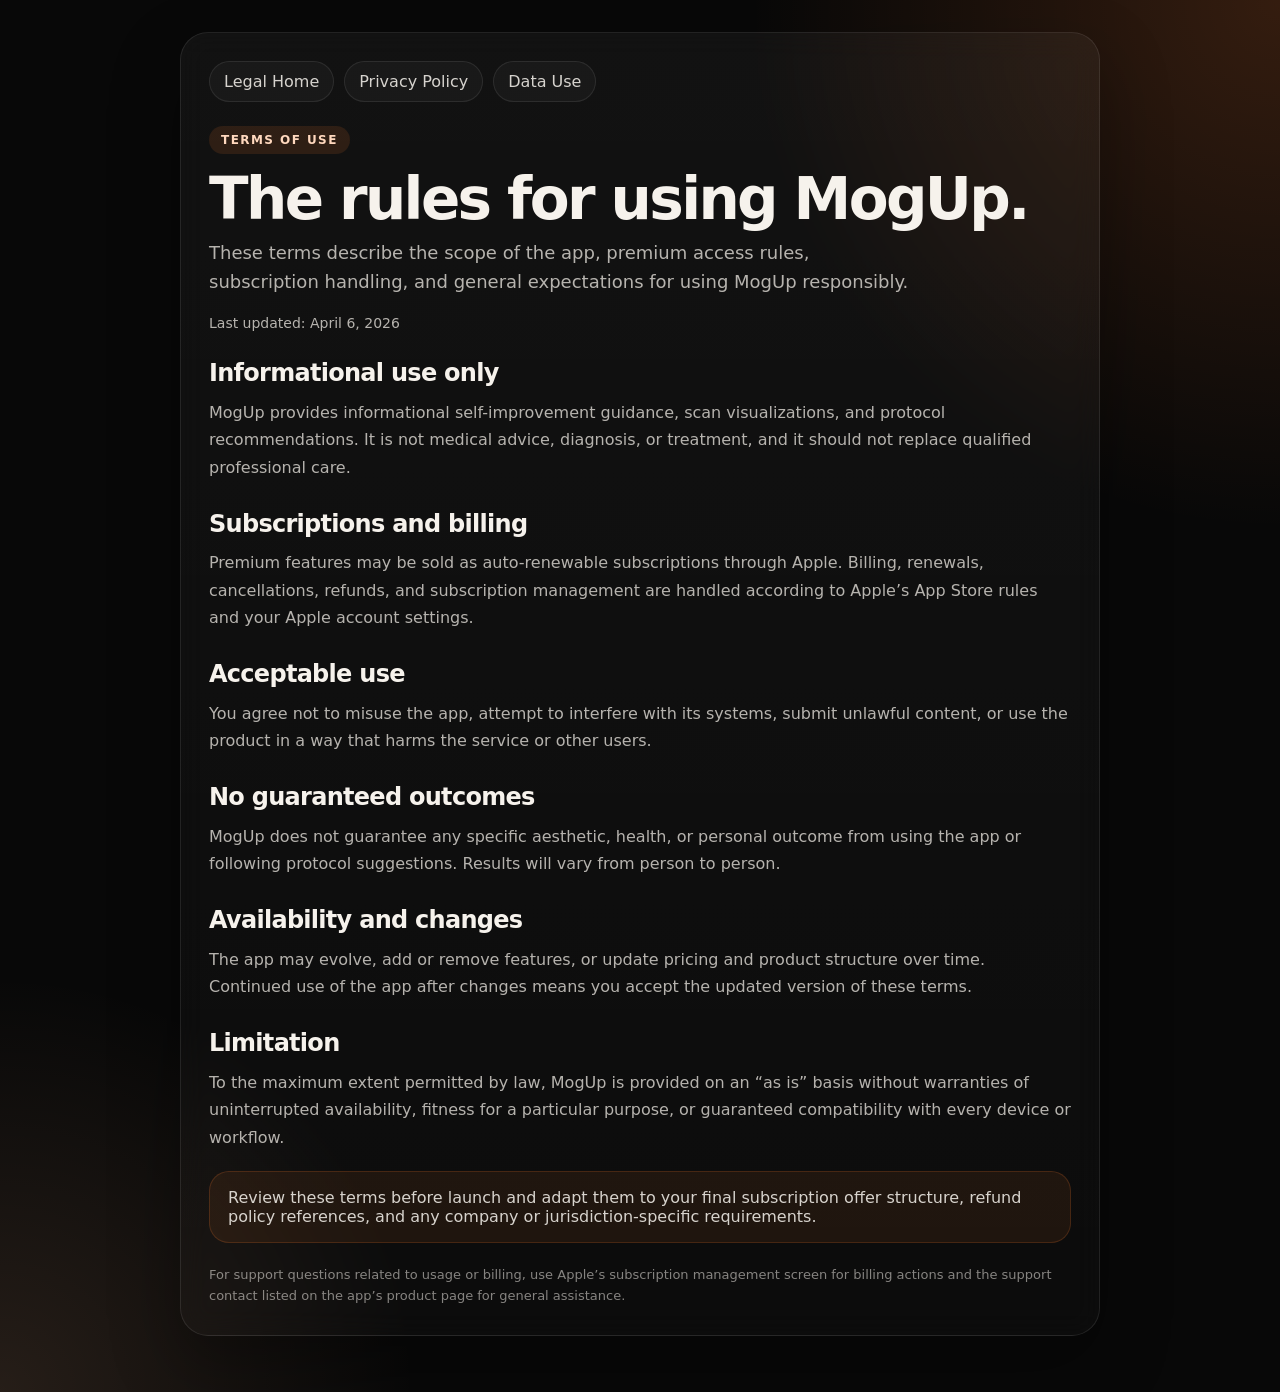
==== index.html @ 448c9bfe "Add files via upload" ====
<!doctype html>
<html lang="en">
  <head>
    <meta charset="utf-8">
    <meta name="viewport" content="width=device-width, initial-scale=1">
    <title>MogUp Terms of Use</title>
    <meta name="description" content="Terms of Use for MogUp.">
    <link rel="stylesheet" href="../styles.css">
  </head>
  <body>
    <main class="shell">
      <article class="article">
        <nav class="top-nav">
          <a href="../">Legal Home</a>
          <a href="../privacy/">Privacy Policy</a>
          <a href="../data-use/">Data Use</a>
        </nav>

        <div class="eyebrow">Terms of Use</div>
        <h1>The rules for using MogUp.</h1>
        <p class="lede">These terms describe the scope of the app, premium access rules, subscription handling, and general expectations for using MogUp responsibly.</p>
        <div class="meta">Last updated: April 6, 2026</div>

        <h2>Informational use only</h2>
        <p>MogUp provides informational self-improvement guidance, scan visualizations, and protocol recommendations. It is not medical advice, diagnosis, or treatment, and it should not replace qualified professional care.</p>

        <h2>Subscriptions and billing</h2>
        <p>Premium features may be sold as auto-renewable subscriptions through Apple. Billing, renewals, cancellations, refunds, and subscription management are handled according to Apple’s App Store rules and your Apple account settings.</p>

        <h2>Acceptable use</h2>
        <p>You agree not to misuse the app, attempt to interfere with its systems, submit unlawful content, or use the product in a way that harms the service or other users.</p>

        <h2>No guaranteed outcomes</h2>
        <p>MogUp does not guarantee any specific aesthetic, health, or personal outcome from using the app or following protocol suggestions. Results will vary from person to person.</p>

        <h2>Availability and changes</h2>
        <p>The app may evolve, add or remove features, or update pricing and product structure over time. Continued use of the app after changes means you accept the updated version of these terms.</p>

        <h2>Limitation</h2>
        <p>To the maximum extent permitted by law, MogUp is provided on an “as is” basis without warranties of uninterrupted availability, fitness for a particular purpose, or guaranteed compatibility with every device or workflow.</p>

        <div class="callout">
          Review these terms before launch and adapt them to your final subscription offer structure, refund policy references, and any company or jurisdiction-specific requirements.
        </div>

        <div class="footer">For support questions related to usage or billing, use Apple’s subscription management screen for billing actions and the support contact listed on the app’s product page for general assistance.</div>
      </article>
    </main>
  </body>
</html>
---- styles.css ----
:root {
  color-scheme: dark;
  --bg: #080808;
  --bg-soft: #121212;
  --card: rgba(255, 255, 255, 0.05);
  --border: rgba(255, 255, 255, 0.09);
  --text: #f6f2ec;
  --muted: rgba(246, 242, 236, 0.72);
  --muted-strong: rgba(246, 242, 236, 0.86);
  --accent: #ff7a2f;
  --accent-soft: #ffd8be;
  --shadow: 0 28px 70px rgba(0, 0, 0, 0.32);
  --radius: 28px;
  --content-width: 920px;
}

* {
  box-sizing: border-box;
}

html,
body {
  margin: 0;
  min-height: 100%;
  background:
    radial-gradient(circle at top right, rgba(255, 122, 47, 0.18), transparent 28%),
    radial-gradient(circle at bottom left, rgba(255, 185, 138, 0.12), transparent 22%),
    var(--bg);
  color: var(--text);
  font-family: Inter, ui-sans-serif, system-ui, -apple-system, BlinkMacSystemFont, "Segoe UI", sans-serif;
}

a {
  color: inherit;
}

.shell {
  width: min(calc(100% - 32px), var(--content-width));
  margin: 0 auto;
  padding: 32px 0 56px;
}

.hero,
.article,
.card {
  background: linear-gradient(180deg, rgba(255, 255, 255, 0.045), rgba(255, 255, 255, 0.02));
  border: 1px solid var(--border);
  border-radius: var(--radius);
  box-shadow: var(--shadow);
  backdrop-filter: blur(14px);
}

.hero {
  padding: 28px;
  margin-bottom: 22px;
}

.eyebrow {
  display: inline-flex;
  align-items: center;
  gap: 8px;
  padding: 7px 12px;
  border-radius: 999px;
  background: rgba(255, 122, 47, 0.12);
  color: var(--accent-soft);
  font-size: 12px;
  font-weight: 700;
  letter-spacing: 0.12em;
  text-transform: uppercase;
}

h1 {
  margin: 18px 0 10px;
  font-size: clamp(36px, 5vw, 58px);
  line-height: 0.96;
  letter-spacing: -0.045em;
}

.hero p,
.lede {
  margin: 0;
  max-width: 700px;
  color: var(--muted);
  font-size: 18px;
  line-height: 1.65;
}

.meta {
  margin-top: 18px;
  color: var(--muted);
  font-size: 14px;
}

.card-grid {
  display: grid;
  grid-template-columns: repeat(auto-fit, minmax(240px, 1fr));
  gap: 16px;
}

.card {
  display: block;
  padding: 22px;
  text-decoration: none;
  transition: transform 160ms ease, border-color 160ms ease, background 160ms ease;
}

.card:hover {
  transform: translateY(-2px);
  border-color: rgba(255, 122, 47, 0.45);
  background: linear-gradient(180deg, rgba(255, 122, 47, 0.1), rgba(255, 255, 255, 0.03));
}

.card h2 {
  margin: 16px 0 10px;
  font-size: 24px;
  line-height: 1.05;
  letter-spacing: -0.03em;
}

.card p {
  margin: 0;
  color: var(--muted);
  line-height: 1.58;
}

.card-icon {
  width: 44px;
  height: 44px;
  display: grid;
  place-items: center;
  border-radius: 14px;
  background: rgba(255, 122, 47, 0.14);
  color: var(--accent);
  font-weight: 800;
}

.article {
  padding: 28px;
}

.top-nav {
  display: flex;
  flex-wrap: wrap;
  gap: 10px;
  margin-bottom: 24px;
}

.top-nav a {
  text-decoration: none;
  color: var(--muted-strong);
  border: 1px solid var(--border);
  border-radius: 999px;
  padding: 10px 14px;
  background: rgba(255, 255, 255, 0.03);
}

.top-nav a:hover {
  border-color: rgba(255, 122, 47, 0.45);
}

h2 {
  margin: 30px 0 12px;
  font-size: 24px;
  line-height: 1.08;
  letter-spacing: -0.03em;
}

ul {
  margin: 10px 0 0;
  padding-left: 20px;
  color: var(--muted);
  line-height: 1.7;
}

p {
  margin: 0 0 14px;
  color: var(--muted);
  line-height: 1.72;
}

.callout {
  margin-top: 20px;
  padding: 16px 18px;
  border-radius: 20px;
  background: rgba(255, 122, 47, 0.08);
  border: 1px solid rgba(255, 122, 47, 0.18);
  color: var(--muted-strong);
}

.footer {
  margin-top: 22px;
  color: rgba(246, 242, 236, 0.52);
  font-size: 13px;
  line-height: 1.6;
}

@media (max-width: 640px) {
  .shell {
    width: min(calc(100% - 24px), var(--content-width));
    padding-top: 20px;
    padding-bottom: 32px;
  }

  .hero,
  .article {
    padding: 20px;
    border-radius: 22px;
  }

  .hero p,
  .lede {
    font-size: 16px;
  }
}
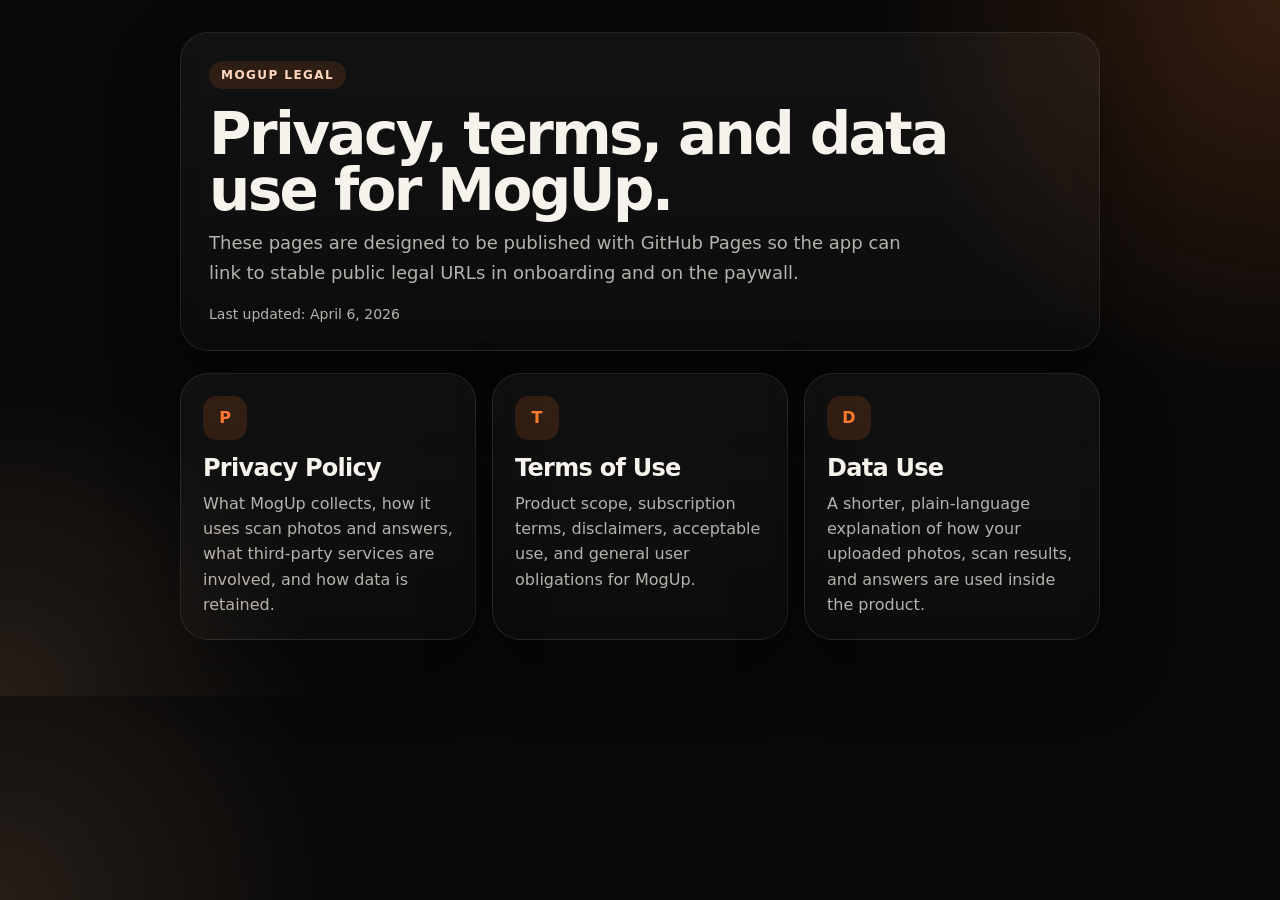
==== commit e5b36854: "Add files via upload" ====
--- a/index.html
+++ b/index.html
@@ -3,48 +3,38 @@
   <head>
     <meta charset="utf-8">
     <meta name="viewport" content="width=device-width, initial-scale=1">
-    <title>MogUp Terms of Use</title>
-    <meta name="description" content="Terms of Use for MogUp.">
-    <link rel="stylesheet" href="../styles.css">
+    <title>MogUp Legal</title>
+    <meta name="description" content="Legal documents for MogUp, including Privacy Policy, Terms of Use, and Data Use details.">
+    <link rel="stylesheet" href="styles.css">
   </head>
   <body>
     <main class="shell">
-      <article class="article">
-        <nav class="top-nav">
-          <a href="../">Legal Home</a>
-          <a href="../privacy/">Privacy Policy</a>
-          <a href="../data-use/">Data Use</a>
-        </nav>
+      <section class="hero">
+        <div class="eyebrow">MogUp Legal</div>
+        <h1>Privacy, terms, and data use for MogUp.</h1>
+        <p>These pages are designed to be published with GitHub Pages so the app can link to stable public legal URLs in onboarding and on the paywall.</p>
+        <div class="meta">Last updated: April 6, 2026</div>
+      </section>
 
-        <div class="eyebrow">Terms of Use</div>
-        <h1>The rules for using MogUp.</h1>
-        <p class="lede">These terms describe the scope of the app, premium access rules, subscription handling, and general expectations for using MogUp responsibly.</p>
-        <div class="meta">Last updated: April 6, 2026</div>
+      <section class="card-grid">
+        <a class="card" href="privacy/">
+          <div class="card-icon">P</div>
+          <h2>Privacy Policy</h2>
+          <p>What MogUp collects, how it uses scan photos and answers, what third-party services are involved, and how data is retained.</p>
+        </a>
 
-        <h2>Informational use only</h2>
-        <p>MogUp provides informational self-improvement guidance, scan visualizations, and protocol recommendations. It is not medical advice, diagnosis, or treatment, and it should not replace qualified professional care.</p>
+        <a class="card" href="terms/">
+          <div class="card-icon">T</div>
+          <h2>Terms of Use</h2>
+          <p>Product scope, subscription terms, disclaimers, acceptable use, and general user obligations for MogUp.</p>
+        </a>
 
-        <h2>Subscriptions and billing</h2>
-        <p>Premium features may be sold as auto-renewable subscriptions through Apple. Billing, renewals, cancellations, refunds, and subscription management are handled according to Apple’s App Store rules and your Apple account settings.</p>
-
-        <h2>Acceptable use</h2>
-        <p>You agree not to misuse the app, attempt to interfere with its systems, submit unlawful content, or use the product in a way that harms the service or other users.</p>
-
-        <h2>No guaranteed outcomes</h2>
-        <p>MogUp does not guarantee any specific aesthetic, health, or personal outcome from using the app or following protocol suggestions. Results will vary from person to person.</p>
-
-        <h2>Availability and changes</h2>
-        <p>The app may evolve, add or remove features, or update pricing and product structure over time. Continued use of the app after changes means you accept the updated version of these terms.</p>
-
-        <h2>Limitation</h2>
-        <p>To the maximum extent permitted by law, MogUp is provided on an “as is” basis without warranties of uninterrupted availability, fitness for a particular purpose, or guaranteed compatibility with every device or workflow.</p>
-
-        <div class="callout">
-          Review these terms before launch and adapt them to your final subscription offer structure, refund policy references, and any company or jurisdiction-specific requirements.
-        </div>
-
-        <div class="footer">For support questions related to usage or billing, use Apple’s subscription management screen for billing actions and the support contact listed on the app’s product page for general assistance.</div>
-      </article>
+        <a class="card" href="data-use/">
+          <div class="card-icon">D</div>
+          <h2>Data Use</h2>
+          <p>A shorter, plain-language explanation of how your uploaded photos, scan results, and answers are used inside the product.</p>
+        </a>
+      </section>
     </main>
   </body>
 </html>
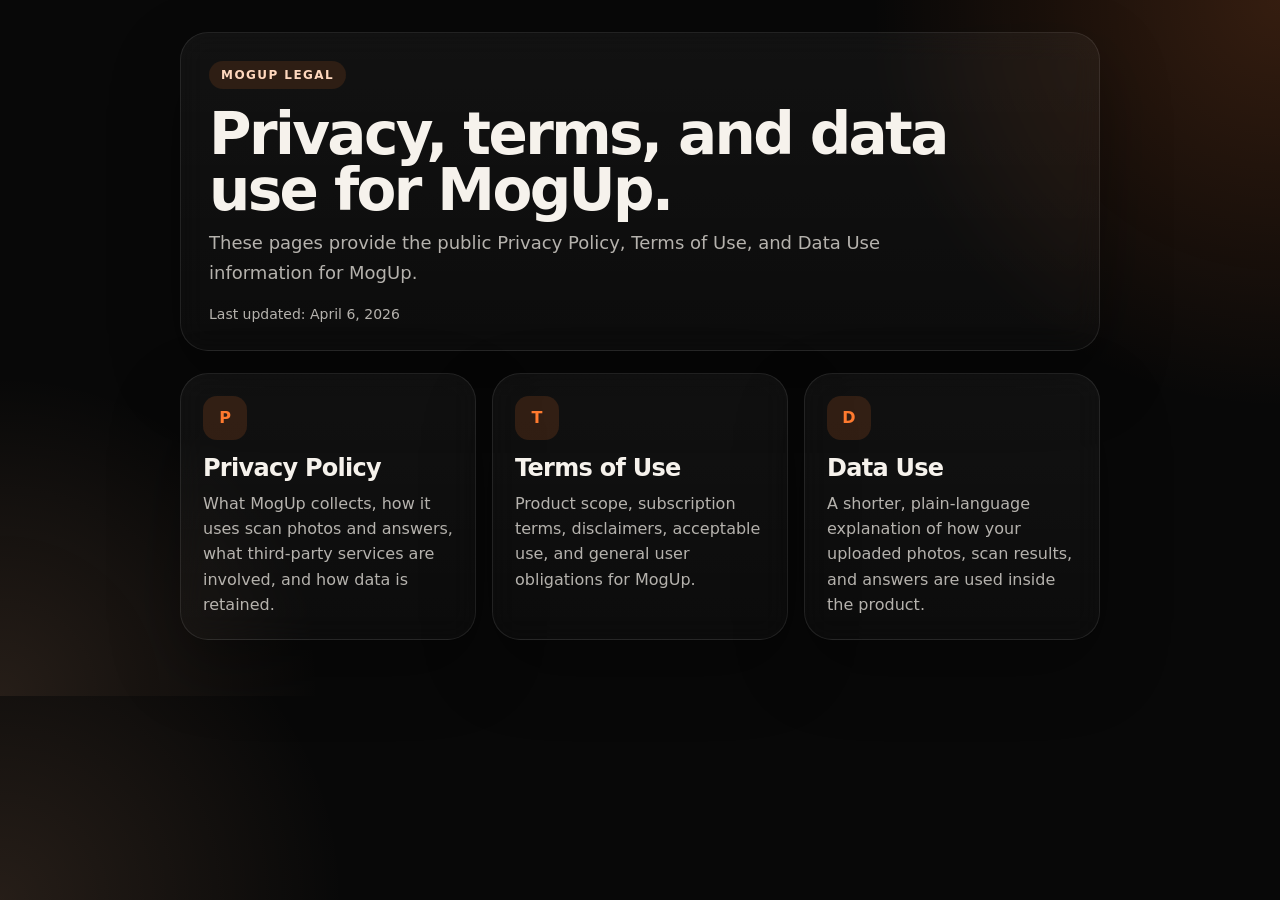
==== commit 55fd355a: "Add files via upload" ====
--- a/index.html
+++ b/index.html
@@ -12,7 +12,7 @@
       <section class="hero">
         <div class="eyebrow">MogUp Legal</div>
         <h1>Privacy, terms, and data use for MogUp.</h1>
-        <p>These pages are designed to be published with GitHub Pages so the app can link to stable public legal URLs in onboarding and on the paywall.</p>
+        <p>These pages provide the public Privacy Policy, Terms of Use, and Data Use information for MogUp.</p>
         <div class="meta">Last updated: April 6, 2026</div>
       </section>
 
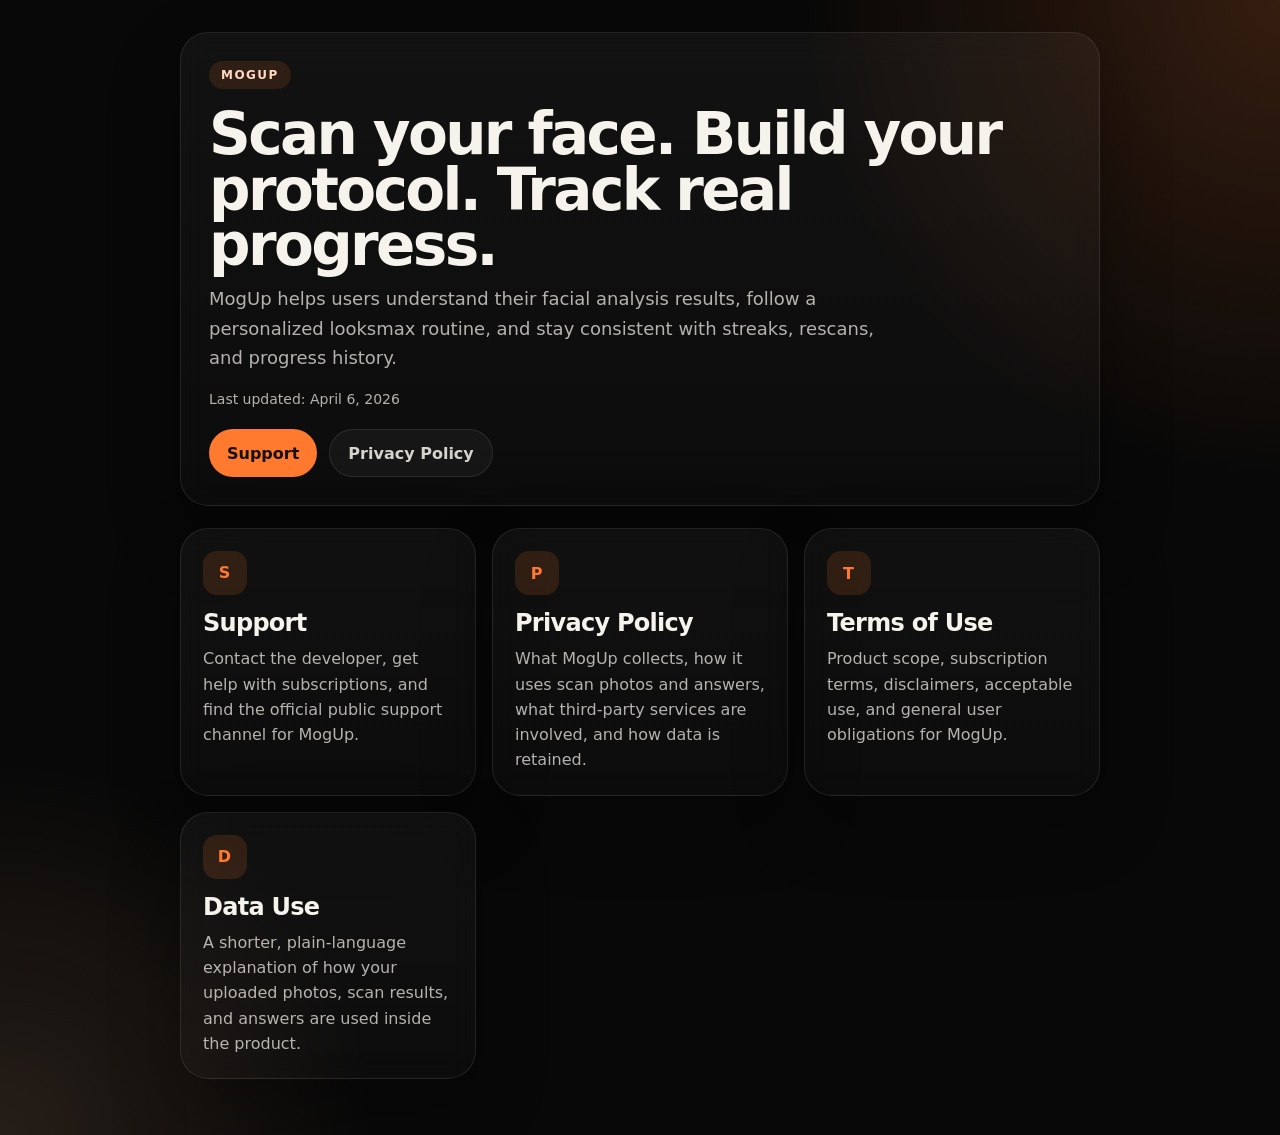
==== commit 20552d2a: "Add files via upload" ====
--- a/index.html
+++ b/index.html
@@ -3,20 +3,30 @@
   <head>
     <meta charset="utf-8">
     <meta name="viewport" content="width=device-width, initial-scale=1">
-    <title>MogUp Legal</title>
-    <meta name="description" content="Legal documents for MogUp, including Privacy Policy, Terms of Use, and Data Use details.">
+    <title>MogUp</title>
+    <meta name="description" content="MogUp is a facial analysis and progress-tracking app with personalized looksmax protocol guidance, streaks, and scan history.">
     <link rel="stylesheet" href="styles.css">
   </head>
   <body>
     <main class="shell">
       <section class="hero">
-        <div class="eyebrow">MogUp Legal</div>
-        <h1>Privacy, terms, and data use for MogUp.</h1>
-        <p>These pages provide the public Privacy Policy, Terms of Use, and Data Use information for MogUp.</p>
+        <div class="eyebrow">MogUp</div>
+        <h1>Scan your face. Build your protocol. Track real progress.</h1>
+        <p>MogUp helps users understand their facial analysis results, follow a personalized looksmax routine, and stay consistent with streaks, rescans, and progress history.</p>
         <div class="meta">Last updated: April 6, 2026</div>
+        <div class="hero-actions">
+          <a class="button-primary" href="support/">Support</a>
+          <a class="button-secondary" href="privacy/">Privacy Policy</a>
+        </div>
       </section>
 
       <section class="card-grid">
+        <a class="card" href="support/">
+          <div class="card-icon">S</div>
+          <h2>Support</h2>
+          <p>Contact the developer, get help with subscriptions, and find the official public support channel for MogUp.</p>
+        </a>
+
         <a class="card" href="privacy/">
           <div class="card-icon">P</div>
           <h2>Privacy Policy</h2>
--- a/styles.css
+++ b/styles.css
@@ -85,6 +85,42 @@
   line-height: 1.65;
 }
 
+.hero-actions {
+  display: flex;
+  flex-wrap: wrap;
+  gap: 12px;
+  margin-top: 22px;
+}
+
+.button-primary,
+.button-secondary {
+  display: inline-flex;
+  align-items: center;
+  justify-content: center;
+  min-height: 48px;
+  padding: 0 18px;
+  border-radius: 999px;
+  text-decoration: none;
+  font-weight: 700;
+  transition: transform 160ms ease, border-color 160ms ease, background 160ms ease;
+}
+
+.button-primary {
+  background: var(--accent);
+  color: #14110e;
+}
+
+.button-secondary {
+  border: 1px solid var(--border);
+  background: rgba(255, 255, 255, 0.04);
+  color: var(--muted-strong);
+}
+
+.button-primary:hover,
+.button-secondary:hover {
+  transform: translateY(-1px);
+}
+
 .meta {
   margin-top: 18px;
   color: var(--muted);
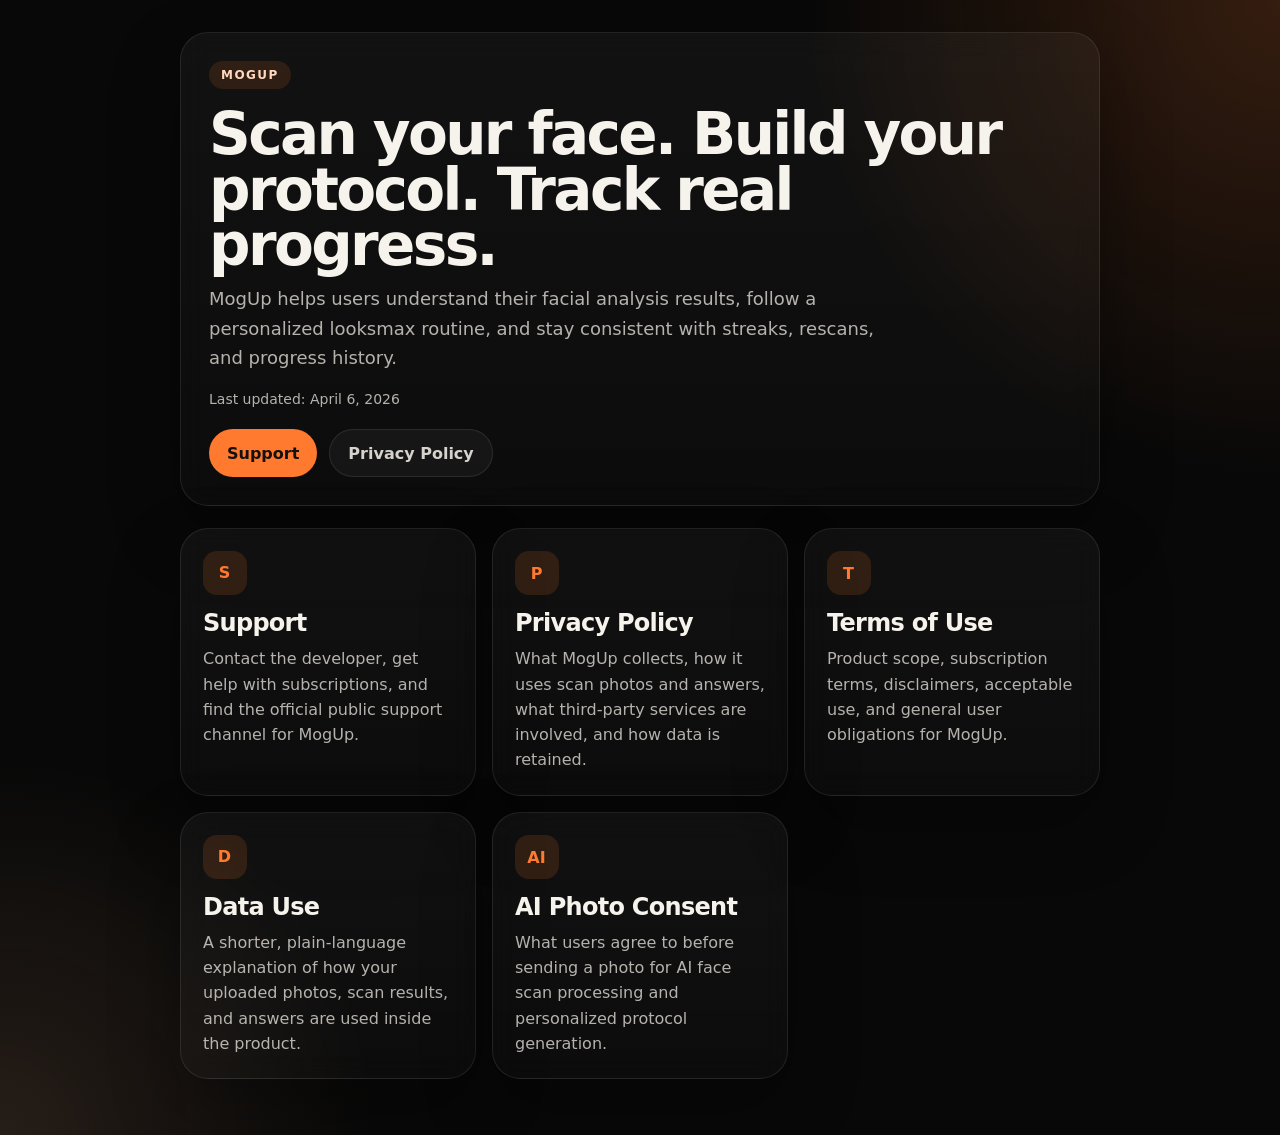
==== commit 71014983: "Publish AI photo consent page at site root" ====
--- a/index.html
+++ b/index.html
@@ -44,6 +44,12 @@
           <h2>Data Use</h2>
           <p>A shorter, plain-language explanation of how your uploaded photos, scan results, and answers are used inside the product.</p>
         </a>
+
+        <a class="card" href="ai-photo-consent/">
+          <div class="card-icon">AI</div>
+          <h2>AI Photo Consent</h2>
+          <p>What users agree to before sending a photo for AI face scan processing and personalized protocol generation.</p>
+        </a>
       </section>
     </main>
   </body>
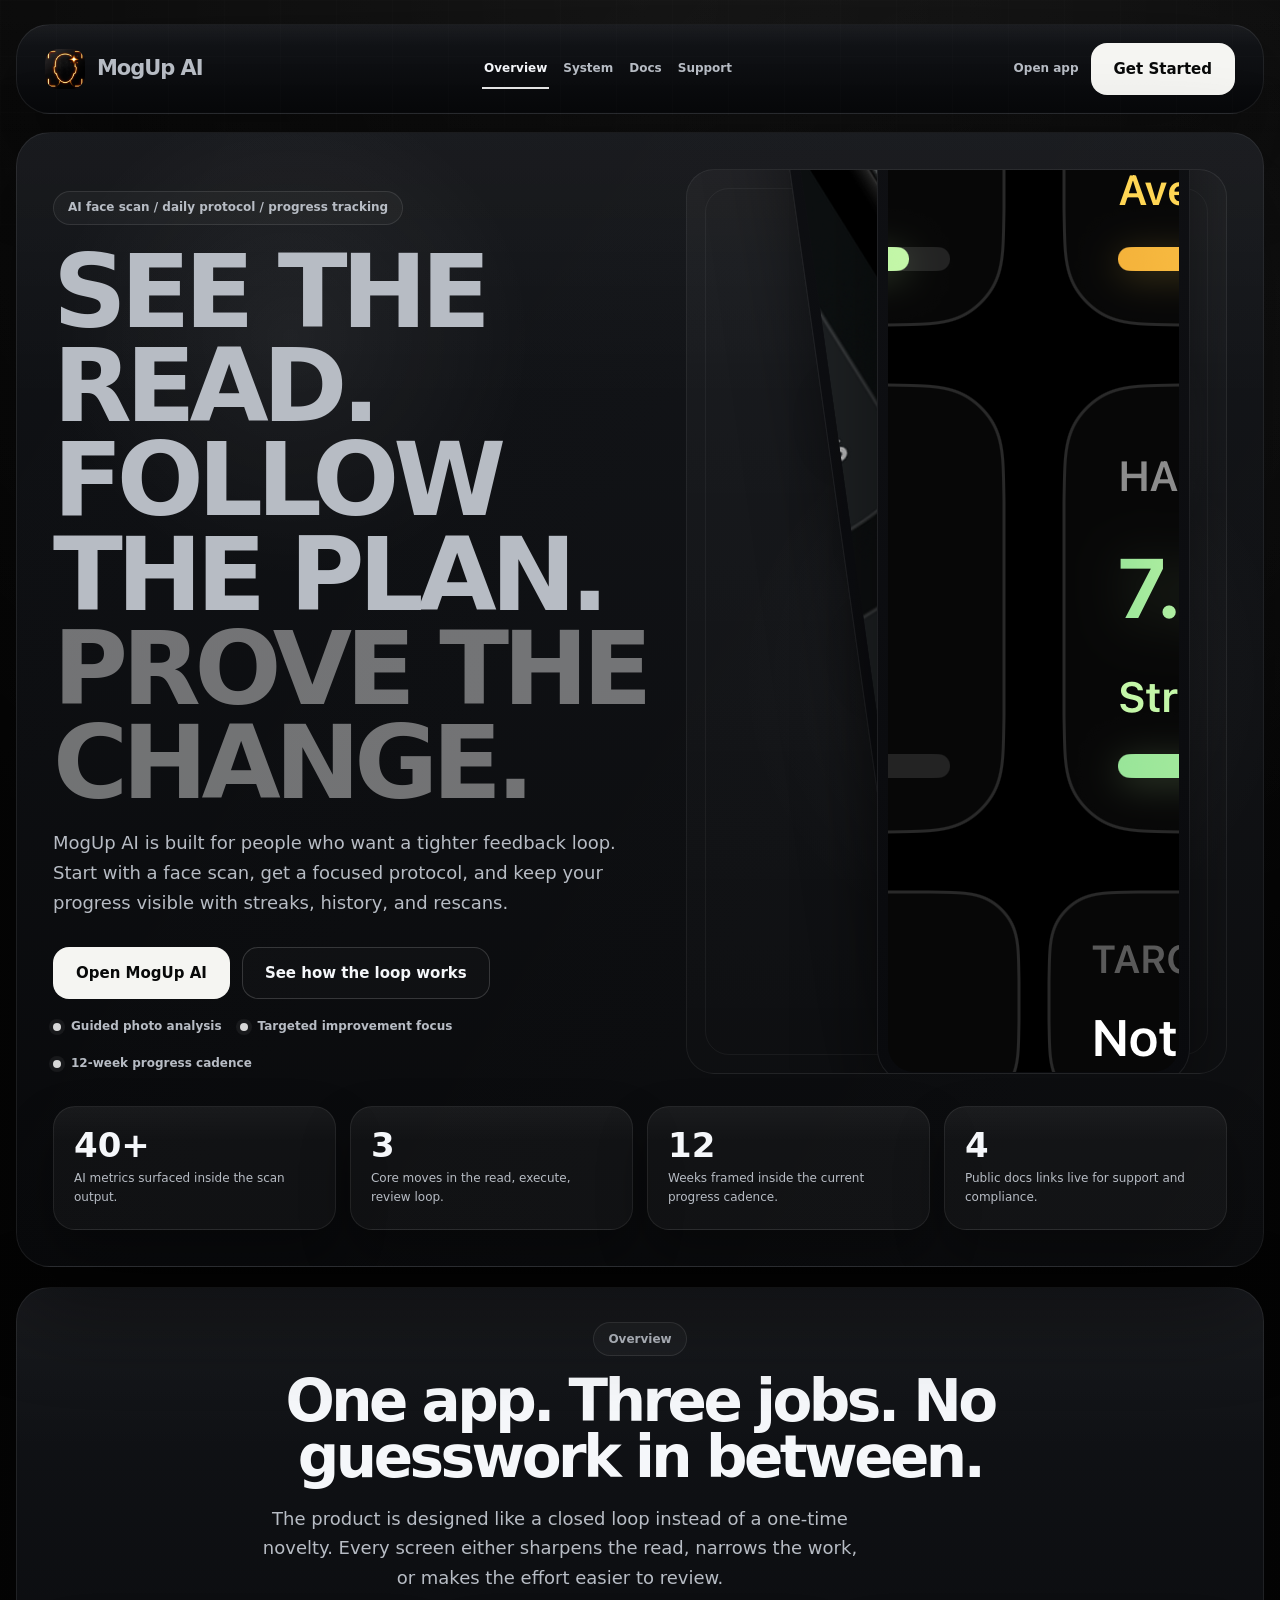
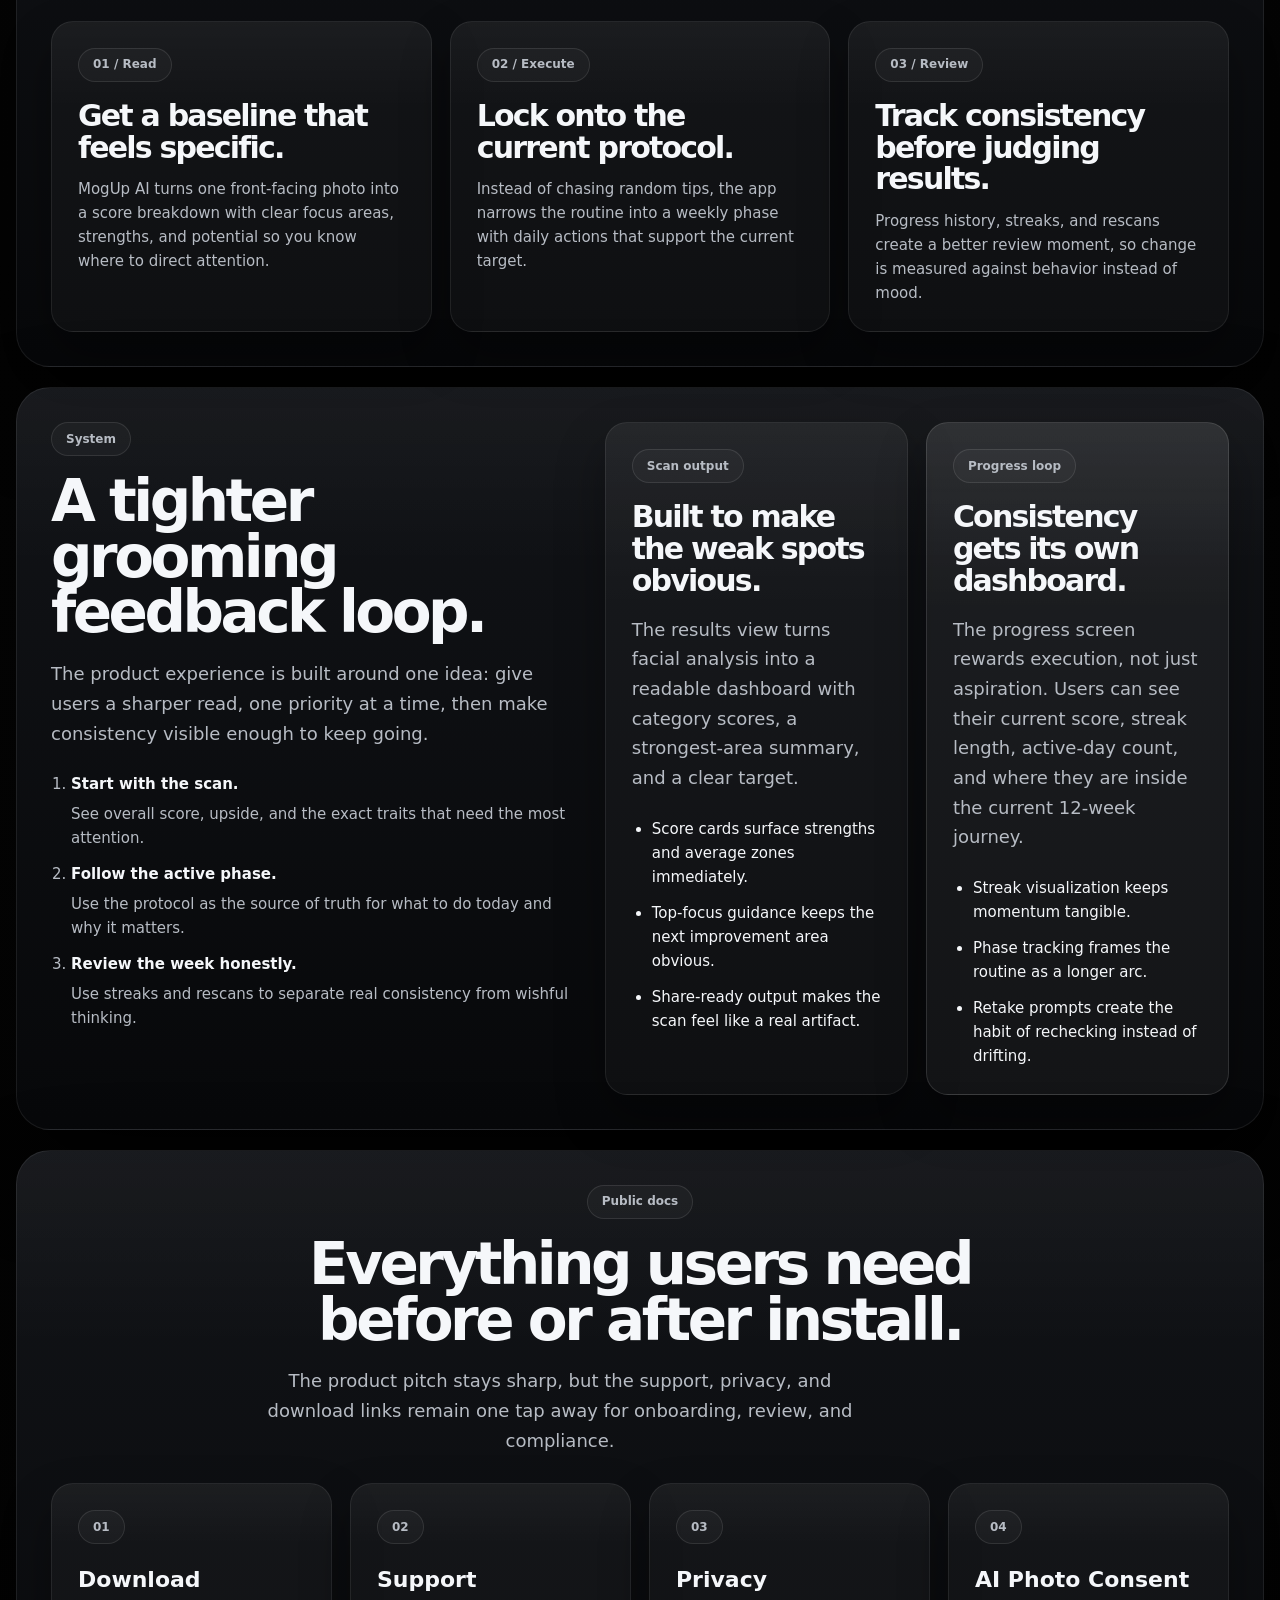
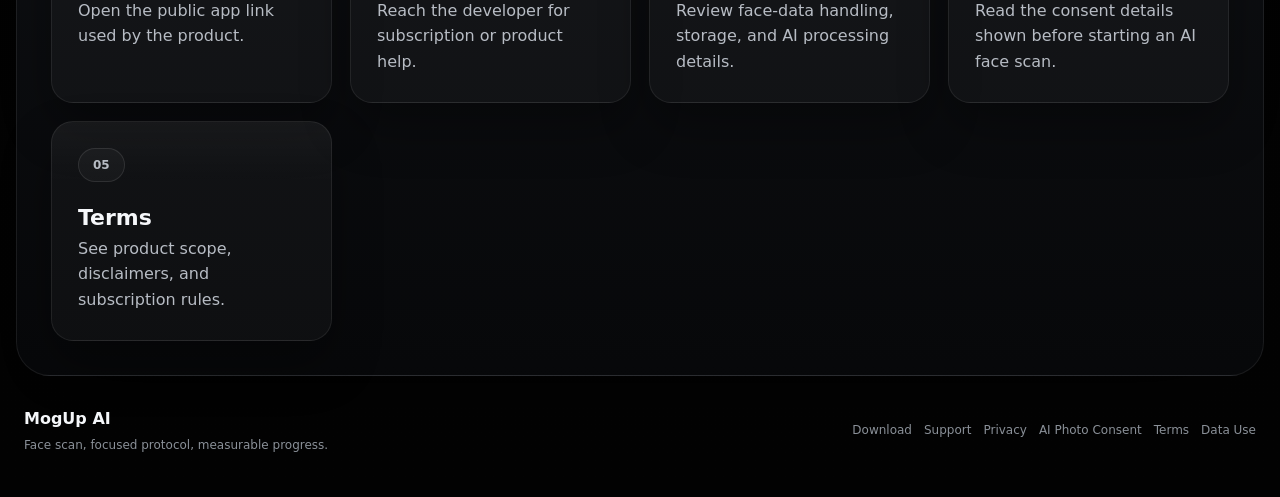
==== commit 61fd14f2: "Update MogUp landing page domain" ====
--- a/index.html
+++ b/index.html
@@ -3,54 +3,274 @@
   <head>
     <meta charset="utf-8">
     <meta name="viewport" content="width=device-width, initial-scale=1">
-    <title>MogUp</title>
-    <meta name="description" content="MogUp is a facial analysis and progress-tracking app with personalized looksmax protocol guidance, streaks, and scan history.">
+    <title>MogUp AI | Face Scan, Protocol, Progress</title>
+    <meta
+      name="description"
+      content="MogUp AI turns one face scan into a focused protocol, daily accountability, and visible progress you can actually review."
+    >
+    <link rel="canonical" href="https://getmogup.com/">
+    <meta property="og:title" content="MogUp AI | Face Scan, Protocol, Progress">
+    <meta property="og:description" content="Turn one face scan into a focused grooming protocol, daily accountability, and visible progress.">
+    <meta property="og:url" content="https://getmogup.com/">
+    <meta property="og:type" content="website">
+    <meta property="og:image" content="https://getmogup.com/assets/hero-scan.png">
+    <meta name="twitter:card" content="summary_large_image">
+    <link rel="icon" type="image/png" href="assets/brand-mark.png">
     <link rel="stylesheet" href="styles.css">
   </head>
   <body>
-    <main class="shell">
-      <section class="hero">
-        <div class="eyebrow">MogUp</div>
-        <h1>Scan your face. Build your protocol. Track real progress.</h1>
-        <p>MogUp helps users understand their facial analysis results, follow a personalized looksmax routine, and stay consistent with streaks, rescans, and progress history.</p>
-        <div class="meta">Last updated: April 6, 2026</div>
-        <div class="hero-actions">
-          <a class="button-primary" href="support/">Support</a>
-          <a class="button-secondary" href="privacy/">Privacy Policy</a>
-        </div>
-      </section>
-
-      <section class="card-grid">
-        <a class="card" href="support/">
-          <div class="card-icon">S</div>
-          <h2>Support</h2>
-          <p>Contact the developer, get help with subscriptions, and find the official public support channel for MogUp.</p>
+    <main class="site-shell">
+      <header class="site-header">
+        <a class="brand-lockup" href="./" aria-label="MogUp AI home">
+          <img src="assets/brand-mark.png" alt="" width="40" height="40">
+          <span>MogUp AI</span>
         </a>
 
-        <a class="card" href="privacy/">
-          <div class="card-icon">P</div>
-          <h2>Privacy Policy</h2>
-          <p>What MogUp collects, how it uses scan photos and answers, what third-party services are involved, and how data is retained.</p>
-        </a>
-
-        <a class="card" href="terms/">
-          <div class="card-icon">T</div>
-          <h2>Terms of Use</h2>
-          <p>Product scope, subscription terms, disclaimers, acceptable use, and general user obligations for MogUp.</p>
-        </a>
-
-        <a class="card" href="data-use/">
-          <div class="card-icon">D</div>
-          <h2>Data Use</h2>
-          <p>A shorter, plain-language explanation of how your uploaded photos, scan results, and answers are used inside the product.</p>
-        </a>
-
-        <a class="card" href="ai-photo-consent/">
-          <div class="card-icon">AI</div>
-          <h2>AI Photo Consent</h2>
-          <p>What users agree to before sending a photo for AI face scan processing and personalized protocol generation.</p>
-        </a>
-      </section>
+        <nav class="site-nav" aria-label="Primary">
+          <a class="is-active" href="#overview">Overview</a>
+          <a href="#system">System</a>
+          <a href="#docs">Docs</a>
+          <a href="support/">Support</a>
+        </nav>
+
+        <div class="header-actions">
+          <a class="header-link" href="download/">Open app</a>
+          <a class="header-button" href="download/">Get Started</a>
+        </div>
+      </header>
+
+      <section class="hero-section">
+        <div class="hero-copy">
+          <div class="eyebrow">AI face scan / daily protocol / progress tracking</div>
+
+          <h1>
+            <span>See the read.</span>
+            <span>Follow the plan.</span>
+            <span class="hero-emphasis">Prove the change.</span>
+          </h1>
+
+          <p class="hero-lede">
+            MogUp AI is built for people who want a tighter feedback loop. Start with
+            a face scan, get a focused protocol, and keep your progress visible with
+            streaks, history, and rescans.
+          </p>
+
+          <div class="hero-actions">
+            <a class="button-primary" href="download/">Open MogUp AI</a>
+            <a class="button-secondary" href="#system">See how the loop works</a>
+          </div>
+
+          <div class="hero-points" aria-label="Core product signals">
+            <span>Guided photo analysis</span>
+            <span>Targeted improvement focus</span>
+            <span>12-week progress cadence</span>
+          </div>
+        </div>
+
+        <div class="hero-visual" aria-label="App screenshots with highlighted product moments">
+          <div class="visual-rail" aria-hidden="true"></div>
+          <div class="visual-node visual-node-top">Live score breakdown</div>
+          <div class="visual-node visual-node-mid">Focused weekly protocol</div>
+          <div class="visual-node visual-node-low">Daily streak review</div>
+          <div class="visual-node visual-node-bottom">Weekly re-scan loop</div>
+
+          <figure class="hero-device hero-device-secondary">
+            <div class="device-shell">
+              <img
+                src="assets/real-progress.png"
+                alt="MogUp AI progress screen with score ring, streak activity, and tracking prompts."
+                width="1290"
+                height="2796"
+                loading="lazy"
+              >
+            </div>
+          </figure>
+
+          <figure class="hero-device hero-device-primary">
+            <div class="device-shell">
+              <img
+                src="assets/hero-scan.png"
+                alt="MogUp AI scan results screen with facial scores and target areas."
+                width="1290"
+                height="2796"
+              >
+            </div>
+          </figure>
+        </div>
+
+        <div class="hero-stats" aria-label="Product highlights">
+          <article class="stat-card">
+            <strong>40+</strong>
+            <span>AI metrics surfaced inside the scan output.</span>
+          </article>
+          <article class="stat-card">
+            <strong>3</strong>
+            <span>Core moves in the read, execute, review loop.</span>
+          </article>
+          <article class="stat-card">
+            <strong>12</strong>
+            <span>Weeks framed inside the current progress cadence.</span>
+          </article>
+          <article class="stat-card">
+            <strong>4</strong>
+            <span>Public docs links live for support and compliance.</span>
+          </article>
+        </div>
+      </section>
+
+      <section class="section-block overview-section" id="overview">
+        <div class="section-heading section-heading-centered">
+          <div class="section-label">Overview</div>
+          <h2>One app. Three jobs. No guesswork in between.</h2>
+          <p>
+            The product is designed like a closed loop instead of a one-time novelty.
+            Every screen either sharpens the read, narrows the work, or makes the
+            effort easier to review.
+          </p>
+        </div>
+
+        <div class="feature-grid">
+          <article class="feature-card">
+            <div class="card-index">01 / Read</div>
+            <h3>Get a baseline that feels specific.</h3>
+            <p>
+              MogUp AI turns one front-facing photo into a score breakdown with clear
+              focus areas, strengths, and potential so you know where to direct attention.
+            </p>
+          </article>
+
+          <article class="feature-card">
+            <div class="card-index">02 / Execute</div>
+            <h3>Lock onto the current protocol.</h3>
+            <p>
+              Instead of chasing random tips, the app narrows the routine into a
+              weekly phase with daily actions that support the current target.
+            </p>
+          </article>
+
+          <article class="feature-card">
+            <div class="card-index">03 / Review</div>
+            <h3>Track consistency before judging results.</h3>
+            <p>
+              Progress history, streaks, and rescans create a better review moment,
+              so change is measured against behavior instead of mood.
+            </p>
+          </article>
+        </div>
+      </section>
+
+      <section class="section-block system-section" id="system">
+        <div class="system-copy">
+          <div class="section-label">System</div>
+          <h2>A tighter grooming feedback loop.</h2>
+          <p>
+            The product experience is built around one idea: give users a sharper
+            read, one priority at a time, then make consistency visible enough to
+            keep going.
+          </p>
+
+          <ol class="step-list">
+            <li>
+              <strong>Start with the scan.</strong>
+              <span>See overall score, upside, and the exact traits that need the most attention.</span>
+            </li>
+            <li>
+              <strong>Follow the active phase.</strong>
+              <span>Use the protocol as the source of truth for what to do today and why it matters.</span>
+            </li>
+            <li>
+              <strong>Review the week honestly.</strong>
+              <span>Use streaks and rescans to separate real consistency from wishful thinking.</span>
+            </li>
+          </ol>
+        </div>
+
+        <div class="system-grid">
+          <article class="system-card">
+            <div class="card-index">Scan output</div>
+            <h3>Built to make the weak spots obvious.</h3>
+            <p>
+              The results view turns facial analysis into a readable dashboard with
+              category scores, a strongest-area summary, and a clear target.
+            </p>
+            <ul class="feature-list">
+              <li>Score cards surface strengths and average zones immediately.</li>
+              <li>Top-focus guidance keeps the next improvement area obvious.</li>
+              <li>Share-ready output makes the scan feel like a real artifact.</li>
+            </ul>
+          </article>
+
+          <article class="system-card system-card-highlight">
+            <div class="card-index">Progress loop</div>
+            <h3>Consistency gets its own dashboard.</h3>
+            <p>
+              The progress screen rewards execution, not just aspiration. Users can
+              see their current score, streak length, active-day count, and where
+              they are inside the current 12-week journey.
+            </p>
+            <ul class="feature-list">
+              <li>Streak visualization keeps momentum tangible.</li>
+              <li>Phase tracking frames the routine as a longer arc.</li>
+              <li>Retake prompts create the habit of rechecking instead of drifting.</li>
+            </ul>
+          </article>
+        </div>
+      </section>
+
+      <section class="section-block docs-section" id="docs">
+        <div class="section-heading section-heading-centered">
+          <div class="section-label">Public docs</div>
+          <h2>Everything users need before or after install.</h2>
+          <p>
+            The product pitch stays sharp, but the support, privacy, and download
+            links remain one tap away for onboarding, review, and compliance.
+          </p>
+        </div>
+
+        <div class="docs-grid">
+          <a class="docs-card" href="download/">
+            <div class="card-index">01</div>
+            <strong>Download</strong>
+            <span>Open the public app link used by the product.</span>
+          </a>
+          <a class="docs-card" href="support/">
+            <div class="card-index">02</div>
+            <strong>Support</strong>
+            <span>Reach the developer for subscription or product help.</span>
+          </a>
+          <a class="docs-card" href="privacy/">
+            <div class="card-index">03</div>
+            <strong>Privacy</strong>
+            <span>Review face-data handling, storage, and AI processing details.</span>
+          </a>
+          <a class="docs-card" href="ai-photo-consent/">
+            <div class="card-index">04</div>
+            <strong>AI Photo Consent</strong>
+            <span>Read the consent details shown before starting an AI face scan.</span>
+          </a>
+          <a class="docs-card" href="terms/">
+            <div class="card-index">05</div>
+            <strong>Terms</strong>
+            <span>See product scope, disclaimers, and subscription rules.</span>
+          </a>
+        </div>
+      </section>
+
+      <footer class="site-footer">
+        <div class="footer-copy">
+          <strong>MogUp AI</strong>
+          <span>Face scan, focused protocol, measurable progress.</span>
+        </div>
+
+        <div class="footer-links">
+          <a href="download/">Download</a>
+          <a href="support/">Support</a>
+          <a href="privacy/">Privacy</a>
+          <a href="ai-photo-consent/">AI Photo Consent</a>
+          <a href="terms/">Terms</a>
+          <a href="data-use/">Data Use</a>
+        </div>
+      </footer>
     </main>
   </body>
 </html>
--- a/styles.css
+++ b/styles.css
@@ -1,250 +1,782 @@
 :root {
   color-scheme: dark;
-  --bg: #080808;
-  --bg-soft: #121212;
-  --card: rgba(255, 255, 255, 0.05);
-  --border: rgba(255, 255, 255, 0.09);
-  --text: #f6f2ec;
-  --muted: rgba(246, 242, 236, 0.72);
-  --muted-strong: rgba(246, 242, 236, 0.86);
-  --accent: #ff7a2f;
-  --accent-soft: #ffd8be;
-  --shadow: 0 28px 70px rgba(0, 0, 0, 0.32);
-  --radius: 28px;
-  --content-width: 920px;
+  --font-family-primary: Inter, "Inter Variable", "Helvetica Neue", ui-sans-serif, system-ui, sans-serif;
+  --font-size-base: 16px;
+  --font-size-xs: 12px;
+  --font-size-sm: 15px;
+  --font-size-md: 18px;
+  --font-size-lg: 22px;
+  --font-size-xl: 42px;
+  --font-size-2xl: 64px;
+  --font-weight-base: 400;
+  --font-weight-strong: 600;
+  --font-weight-heavy: 800;
+  --line-height-base: 1.6;
+  --content-width: 1280px;
+  --space-1: 4px;
+  --space-2: 8px;
+  --space-3: 16px;
+  --space-4: 24px;
+  --space-5: 32px;
+  --space-6: 48px;
+  --space-7: 72px;
+  --radius-pill: 999px;
+  --radius-lg: 22px;
+  --radius-xl: 34px;
+  --color-bg: #040404;
+  --color-bg-soft: #08090b;
+  --color-surface: #101114;
+  --color-surface-strong: #15171b;
+  --color-surface-soft: rgba(255, 255, 255, 0.03);
+  --color-border: rgba(255, 255, 255, 0.08);
+  --color-border-strong: rgba(255, 255, 255, 0.16);
+  --color-text-primary: #f5f7fa;
+  --color-text-secondary: #b7bcc4;
+  --color-text-muted: #8a9098;
+  --color-text-inverse: #080909;
+  --color-accent: #f5f5f2;
+  --shadow-shell: 0 38px 96px rgba(0, 0, 0, 0.45);
+  --shadow-card: 0 24px 50px rgba(0, 0, 0, 0.32);
+  --focus-ring: 0 0 0 3px rgba(255, 255, 255, 0.2);
 }
 
 * {
   box-sizing: border-box;
 }
 
-html,
+html {
+  scroll-behavior: smooth;
+}
+
 body {
   margin: 0;
   min-height: 100%;
   background:
-    radial-gradient(circle at top right, rgba(255, 122, 47, 0.18), transparent 28%),
-    radial-gradient(circle at bottom left, rgba(255, 185, 138, 0.12), transparent 22%),
-    var(--bg);
-  color: var(--text);
-  font-family: Inter, ui-sans-serif, system-ui, -apple-system, BlinkMacSystemFont, "Segoe UI", sans-serif;
+    radial-gradient(circle at top center, rgba(255, 255, 255, 0.06), transparent 28%),
+    radial-gradient(circle at 85% 10%, rgba(255, 255, 255, 0.04), transparent 18%),
+    linear-gradient(180deg, #050505 0%, #030303 100%);
+  color: var(--color-text-primary);
+  font-family: var(--font-family-primary);
+  font-size: var(--font-size-base);
+  font-weight: var(--font-weight-base);
+  line-height: var(--line-height-base);
+}
+
+body::before {
+  content: "";
+  position: fixed;
+  inset: 0;
+  pointer-events: none;
+  background:
+    linear-gradient(180deg, rgba(255, 255, 255, 0.03), transparent 18%),
+    linear-gradient(90deg, rgba(255, 255, 255, 0.018) 1px, transparent 1px),
+    linear-gradient(rgba(255, 255, 255, 0.018) 1px, transparent 1px);
+  background-size: auto, 56px 56px, 56px 56px;
+  mask-image: linear-gradient(180deg, rgba(0, 0, 0, 0.42), transparent 88%);
+}
+
+img {
+  display: block;
+  max-width: 100%;
 }
 
 a {
   color: inherit;
 }
 
-.shell {
+.site-shell {
   width: min(calc(100% - 32px), var(--content-width));
   margin: 0 auto;
-  padding: 32px 0 56px;
-}
-
-.hero,
-.article,
-.card {
-  background: linear-gradient(180deg, rgba(255, 255, 255, 0.045), rgba(255, 255, 255, 0.02));
-  border: 1px solid var(--border);
-  border-radius: var(--radius);
-  box-shadow: var(--shadow);
-  backdrop-filter: blur(14px);
-}
-
-.hero {
-  padding: 28px;
-  margin-bottom: 22px;
-}
-
-.eyebrow {
+  padding: 24px 0 42px;
+}
+
+.site-header,
+.section-block,
+.hero-section {
+  border: 1px solid var(--color-border);
+  background:
+    linear-gradient(180deg, rgba(255, 255, 255, 0.03), transparent 24%),
+    linear-gradient(180deg, rgba(18, 20, 24, 0.98), rgba(7, 8, 10, 0.98));
+  box-shadow: var(--shadow-shell);
+}
+
+.site-header,
+.hero-section,
+.section-block {
+  border-radius: var(--radius-xl);
+}
+
+.site-header {
+  display: flex;
+  align-items: center;
+  justify-content: space-between;
+  gap: var(--space-4);
+  padding: 18px 28px;
+}
+
+.brand-lockup {
   display: inline-flex;
   align-items: center;
-  gap: 8px;
-  padding: 7px 12px;
-  border-radius: 999px;
-  background: rgba(255, 122, 47, 0.12);
-  color: var(--accent-soft);
-  font-size: 12px;
-  font-weight: 700;
-  letter-spacing: 0.12em;
-  text-transform: uppercase;
-}
-
-h1 {
-  margin: 18px 0 10px;
-  font-size: clamp(36px, 5vw, 58px);
-  line-height: 0.96;
-  letter-spacing: -0.045em;
-}
-
-.hero p,
-.lede {
-  margin: 0;
-  max-width: 700px;
-  color: var(--muted);
-  font-size: 18px;
-  line-height: 1.65;
-}
-
-.hero-actions {
+  gap: 12px;
+  text-decoration: none;
+}
+
+.brand-lockup img {
+  width: 40px;
+  height: 40px;
+  border-radius: 14px;
+}
+
+.brand-lockup span {
+  font-size: 21px;
+  font-weight: var(--font-weight-heavy);
+  letter-spacing: -0.05em;
+}
+
+.site-nav,
+.header-actions,
+.hero-actions,
+.hero-points,
+.footer-links {
   display: flex;
   flex-wrap: wrap;
   gap: 12px;
-  margin-top: 22px;
-}
-
+}
+
+.site-nav a,
+.header-link,
+.header-button,
+.button-primary,
+.button-secondary,
+.docs-card,
+.visual-node {
+  transition:
+    transform 180ms ease,
+    border-color 180ms ease,
+    background-color 180ms ease,
+    color 180ms ease,
+    box-shadow 180ms ease;
+}
+
+.site-nav a,
+.header-link {
+  color: var(--color-text-secondary);
+  font-size: var(--font-size-xs);
+  font-weight: var(--font-weight-strong);
+  text-decoration: none;
+}
+
+.site-nav a {
+  position: relative;
+  padding: 10px 2px;
+}
+
+.site-nav a::after {
+  content: "";
+  position: absolute;
+  right: 0;
+  bottom: 0;
+  left: 0;
+  height: 2px;
+  background: rgba(255, 255, 255, 0.9);
+  transform: scaleX(0);
+  transform-origin: center;
+}
+
+.site-nav a.is-active,
+.site-nav a:hover {
+  color: var(--color-text-primary);
+}
+
+.site-nav a.is-active::after,
+.site-nav a:hover::after {
+  transform: scaleX(1);
+}
+
+.header-actions {
+  align-items: center;
+}
+
+.header-link {
+  min-height: 42px;
+  display: inline-flex;
+  align-items: center;
+}
+
+.header-button,
 .button-primary,
 .button-secondary {
   display: inline-flex;
   align-items: center;
   justify-content: center;
-  min-height: 48px;
-  padding: 0 18px;
+  min-height: 52px;
+  padding: 0 22px;
+  border-radius: 16px;
+  border: 1px solid transparent;
+  font-size: var(--font-size-sm);
+  font-weight: var(--font-weight-strong);
+  text-decoration: none;
+}
+
+.header-button,
+.button-primary {
+  background: var(--color-accent);
+  color: var(--color-text-inverse);
+}
+
+.button-secondary {
+  border-color: var(--color-border-strong);
+  background: rgba(255, 255, 255, 0.02);
+  color: var(--color-text-primary);
+}
+
+.hero-section {
+  position: relative;
+  display: grid;
+  grid-template-columns: minmax(0, 1fr) minmax(360px, 0.9fr);
+  gap: var(--space-5);
+  margin-top: 18px;
+  padding: 36px;
+  overflow: hidden;
+}
+
+.hero-section::before {
+  content: "";
+  position: absolute;
+  inset: 0;
+  background:
+    radial-gradient(circle at 22% 18%, rgba(255, 255, 255, 0.06), transparent 18%),
+    radial-gradient(circle at 80% 48%, rgba(255, 255, 255, 0.045), transparent 24%),
+    linear-gradient(120deg, transparent 0%, rgba(255, 255, 255, 0.02) 100%);
+  pointer-events: none;
+}
+
+.hero-copy,
+.hero-visual,
+.hero-stats {
+  position: relative;
+  z-index: 1;
+}
+
+.hero-copy {
+  max-width: 640px;
+  padding-top: 22px;
+}
+
+.eyebrow,
+.section-label,
+.card-index {
+  display: inline-flex;
+  align-items: center;
+  min-height: 34px;
+  padding: 0 14px;
+  border-radius: var(--radius-pill);
+  border: 1px solid rgba(255, 255, 255, 0.1);
+  background: rgba(255, 255, 255, 0.03);
+  color: var(--color-text-secondary);
+  font-size: var(--font-size-xs);
+  font-weight: var(--font-weight-strong);
+}
+
+h1,
+h2,
+h3 {
+  margin: 0;
+  letter-spacing: -0.06em;
+}
+
+h1 {
+  margin-top: 20px;
+  max-width: 10ch;
+  font-size: clamp(56px, 8vw, 110px);
+  font-weight: var(--font-weight-heavy);
+  line-height: 0.92;
+  text-transform: uppercase;
+}
+
+h1 span {
+  display: block;
+}
+
+.hero-emphasis {
+  color: rgba(255, 255, 255, 0.42);
+}
+
+h2 {
+  margin-top: 18px;
+  font-size: clamp(34px, 4.8vw, 58px);
+  line-height: 0.96;
+}
+
+h3 {
+  margin-top: 18px;
+  font-size: clamp(24px, 2.6vw, 30px);
+  line-height: 1.06;
+}
+
+p,
+li,
+span {
+  color: var(--color-text-secondary);
+}
+
+p,
+li {
+  margin: 0;
+  font-size: var(--font-size-sm);
+}
+
+.hero-lede,
+.section-heading p,
+.system-copy p,
+.system-card p {
+  margin-top: 18px;
+  max-width: 600px;
+  font-size: var(--font-size-md);
+  line-height: 1.65;
+}
+
+.hero-actions {
+  margin-top: 30px;
+}
+
+.button-primary:hover,
+.header-button:hover,
+.button-secondary:hover,
+.docs-card:hover {
+  transform: translateY(-2px);
+}
+
+.hero-points {
+  margin-top: 18px;
+  gap: 18px;
+}
+
+.hero-points span {
+  position: relative;
+  padding-left: 18px;
+  font-size: var(--font-size-xs);
+  font-weight: var(--font-weight-strong);
+}
+
+.hero-points span::before {
+  content: "";
+  position: absolute;
+  top: 6px;
+  left: 0;
+  width: 8px;
+  height: 8px;
   border-radius: 999px;
+  background: rgba(255, 255, 255, 0.84);
+  box-shadow: 0 0 0 4px rgba(255, 255, 255, 0.06);
+}
+
+.hero-visual {
+  position: relative;
+  min-height: 640px;
+  border-radius: 28px;
+  background:
+    radial-gradient(circle at 68% 30%, rgba(255, 255, 255, 0.08), transparent 22%),
+    linear-gradient(180deg, rgba(255, 255, 255, 0.04), rgba(255, 255, 255, 0.01));
+  border: 1px solid rgba(255, 255, 255, 0.06);
+  overflow: hidden;
+}
+
+.hero-visual::before {
+  content: "";
+  position: absolute;
+  inset: 18px;
+  border-radius: 24px;
+  border: 1px solid rgba(255, 255, 255, 0.05);
+  pointer-events: none;
+}
+
+.visual-rail {
+  position: absolute;
+  top: 98px;
+  right: 178px;
+  bottom: 132px;
+  width: 1px;
+  border-right: 1px dashed rgba(255, 255, 255, 0.18);
+}
+
+.visual-node {
+  position: absolute;
+  right: 170px;
+  display: inline-flex;
+  align-items: center;
+  min-height: 46px;
+  padding: 0 16px;
+  border-radius: 16px;
+  border: 1px solid rgba(255, 255, 255, 0.12);
+  background: rgba(20, 21, 25, 0.92);
+  color: var(--color-text-primary);
+  font-size: 13px;
+  font-weight: var(--font-weight-strong);
+  box-shadow: var(--shadow-card);
+}
+
+.visual-node::after {
+  content: "";
+  position: absolute;
+  top: 50%;
+  left: 100%;
+  width: 34px;
+  border-top: 1px dashed rgba(255, 255, 255, 0.18);
+}
+
+.visual-node-top {
+  top: 88px;
+}
+
+.visual-node-mid {
+  top: 204px;
+}
+
+.visual-node-low {
+  top: 320px;
+}
+
+.visual-node-bottom {
+  top: 438px;
+}
+
+.hero-device {
+  position: absolute;
+  margin: 0;
+}
+
+.hero-device-primary {
+  right: 36px;
+  bottom: -10px;
+  width: min(360px, 58%);
+}
+
+.hero-device-secondary {
+  left: 28px;
+  bottom: 30px;
+  width: min(214px, 34%);
+  transform: rotate(-8deg);
+}
+
+.device-shell {
+  overflow: hidden;
+  border-radius: 34px;
+  border: 1px solid rgba(255, 255, 255, 0.08);
+  background: linear-gradient(180deg, #1a1b1f, #090a0d);
+  box-shadow: 0 34px 80px rgba(0, 0, 0, 0.45);
+  padding: 10px;
+}
+
+.device-shell img {
+  width: 100%;
+  border-radius: 26px;
+  aspect-ratio: 1290 / 2796;
+  object-fit: cover;
+  object-position: center top;
+}
+
+.hero-stats {
+  grid-column: 1 / -1;
+  display: grid;
+  grid-template-columns: repeat(4, minmax(0, 1fr));
+  gap: 14px;
+}
+
+.stat-card,
+.feature-card,
+.system-card,
+.docs-card {
+  border-radius: var(--radius-lg);
+  border: 1px solid var(--color-border);
+  background:
+    linear-gradient(180deg, rgba(255, 255, 255, 0.03), transparent 28%),
+    var(--color-surface-soft);
+  box-shadow: var(--shadow-card);
+}
+
+.stat-card {
+  padding: 22px 20px;
+}
+
+.stat-card strong {
+  display: block;
+  color: var(--color-text-primary);
+  font-size: 34px;
+  font-weight: var(--font-weight-heavy);
+  line-height: 0.95;
+}
+
+.stat-card span {
+  display: block;
+  margin-top: 8px;
+  font-size: var(--font-size-xs);
+}
+
+.section-block {
+  margin-top: 20px;
+  padding: 34px;
+}
+
+.section-heading {
+  max-width: 760px;
+}
+
+.section-heading-centered {
+  margin: 0 auto;
+  text-align: center;
+}
+
+.feature-grid,
+.docs-grid,
+.system-grid {
+  display: grid;
+  gap: 18px;
+}
+
+.feature-grid {
+  grid-template-columns: repeat(3, minmax(0, 1fr));
+  margin-top: 28px;
+}
+
+.feature-card,
+.system-card,
+.docs-card {
+  padding: 26px;
+}
+
+.feature-card p,
+.docs-card span {
+  margin-top: 14px;
+}
+
+.system-section {
+  display: grid;
+  grid-template-columns: minmax(0, 0.92fr) minmax(0, 1.08fr);
+  gap: 22px;
+  align-items: start;
+}
+
+.step-list,
+.feature-list {
+  margin: 24px 0 0;
+  padding-left: 20px;
+}
+
+.step-list li + li,
+.feature-list li + li {
+  margin-top: 12px;
+}
+
+.step-list strong,
+.feature-list li {
+  color: var(--color-text-primary);
+}
+
+.step-list span {
+  display: block;
+  margin-top: 6px;
+}
+
+.system-grid {
+  grid-template-columns: repeat(2, minmax(0, 1fr));
+}
+
+.system-card-highlight {
+  background:
+    linear-gradient(180deg, rgba(255, 255, 255, 0.06), transparent 28%),
+    rgba(255, 255, 255, 0.05);
+  border-color: rgba(255, 255, 255, 0.12);
+}
+
+.docs-grid {
+  grid-template-columns: repeat(4, minmax(0, 1fr));
+  margin-top: 28px;
+}
+
+.docs-card {
+  display: block;
+  min-height: 220px;
   text-decoration: none;
-  font-weight: 700;
-  transition: transform 160ms ease, border-color 160ms ease, background 160ms ease;
-}
-
-.button-primary {
-  background: var(--accent);
-  color: #14110e;
-}
-
-.button-secondary {
-  border: 1px solid var(--border);
-  background: rgba(255, 255, 255, 0.04);
-  color: var(--muted-strong);
-}
-
-.button-primary:hover,
-.button-secondary:hover {
-  transform: translateY(-1px);
-}
-
-.meta {
+}
+
+.docs-card strong {
+  display: block;
   margin-top: 18px;
-  color: var(--muted);
-  font-size: 14px;
-}
-
-.card-grid {
+  color: var(--color-text-primary);
+  font-size: var(--font-size-lg);
+}
+
+.site-footer {
+  display: flex;
+  align-items: center;
+  justify-content: space-between;
+  gap: var(--space-4);
+  margin-top: 20px;
+  padding: 10px 8px 0;
+}
+
+.footer-copy {
   display: grid;
-  grid-template-columns: repeat(auto-fit, minmax(240px, 1fr));
-  gap: 16px;
-}
-
-.card {
-  display: block;
-  padding: 22px;
+  gap: 4px;
+}
+
+.footer-copy strong {
+  color: var(--color-text-primary);
+}
+
+.footer-copy span,
+.footer-links a {
+  color: var(--color-text-muted);
+  font-size: var(--font-size-xs);
   text-decoration: none;
-  transition: transform 160ms ease, border-color 160ms ease, background 160ms ease;
-}
-
-.card:hover {
-  transform: translateY(-2px);
-  border-color: rgba(255, 122, 47, 0.45);
-  background: linear-gradient(180deg, rgba(255, 122, 47, 0.1), rgba(255, 255, 255, 0.03));
-}
-
-.card h2 {
-  margin: 16px 0 10px;
-  font-size: 24px;
-  line-height: 1.05;
-  letter-spacing: -0.03em;
-}
-
-.card p {
-  margin: 0;
-  color: var(--muted);
-  line-height: 1.58;
-}
-
-.card-icon {
-  width: 44px;
-  height: 44px;
-  display: grid;
-  place-items: center;
-  border-radius: 14px;
-  background: rgba(255, 122, 47, 0.14);
-  color: var(--accent);
-  font-weight: 800;
-}
-
-.article {
-  padding: 28px;
-}
-
-.top-nav {
-  display: flex;
-  flex-wrap: wrap;
-  gap: 10px;
-  margin-bottom: 24px;
-}
-
-.top-nav a {
-  text-decoration: none;
-  color: var(--muted-strong);
-  border: 1px solid var(--border);
-  border-radius: 999px;
-  padding: 10px 14px;
-  background: rgba(255, 255, 255, 0.03);
-}
-
-.top-nav a:hover {
-  border-color: rgba(255, 122, 47, 0.45);
-}
-
-h2 {
-  margin: 30px 0 12px;
-  font-size: 24px;
-  line-height: 1.08;
-  letter-spacing: -0.03em;
-}
-
-ul {
-  margin: 10px 0 0;
-  padding-left: 20px;
-  color: var(--muted);
-  line-height: 1.7;
-}
-
-p {
-  margin: 0 0 14px;
-  color: var(--muted);
-  line-height: 1.72;
-}
-
-.callout {
-  margin-top: 20px;
-  padding: 16px 18px;
-  border-radius: 20px;
-  background: rgba(255, 122, 47, 0.08);
-  border: 1px solid rgba(255, 122, 47, 0.18);
-  color: var(--muted-strong);
-}
-
-.footer {
-  margin-top: 22px;
-  color: rgba(246, 242, 236, 0.52);
-  font-size: 13px;
-  line-height: 1.6;
+}
+
+a:focus-visible,
+button:focus-visible {
+  outline: none;
+  box-shadow: var(--focus-ring);
+}
+
+@media (max-width: 1180px) {
+  .site-header {
+    flex-wrap: wrap;
+    justify-content: center;
+  }
+
+  .hero-section,
+  .system-section {
+    grid-template-columns: 1fr;
+  }
+
+  .hero-copy {
+    max-width: none;
+  }
+
+  .hero-visual {
+    min-height: 560px;
+  }
+
+  .hero-device-primary {
+    right: 28px;
+    width: min(340px, 56%);
+  }
+
+  .visual-node,
+  .visual-rail {
+    right: 154px;
+  }
+
+  .docs-grid {
+    grid-template-columns: repeat(2, minmax(0, 1fr));
+  }
+}
+
+@media (max-width: 900px) {
+  .site-shell {
+    width: min(calc(100% - 24px), var(--content-width));
+    padding-top: 12px;
+  }
+
+  .site-header,
+  .hero-section,
+  .section-block {
+    padding: 24px;
+  }
+
+  .site-nav,
+  .header-actions {
+    justify-content: center;
+  }
+
+  .feature-grid,
+  .hero-stats,
+  .system-grid,
+  .docs-grid {
+    grid-template-columns: 1fr;
+  }
+
+  .hero-visual {
+    min-height: 690px;
+  }
+
+  .visual-node {
+    right: auto;
+    left: 18px;
+  }
+
+  .visual-node::after,
+  .visual-rail {
+    display: none;
+  }
+
+  .visual-node-top {
+    top: 20px;
+  }
+
+  .visual-node-mid {
+    top: 76px;
+  }
+
+  .visual-node-low {
+    top: 132px;
+  }
+
+  .visual-node-bottom {
+    top: 188px;
+  }
+
+  .hero-device-secondary {
+    left: 18px;
+    bottom: 24px;
+  }
+
+  .hero-device-primary {
+    right: 18px;
+    width: min(320px, 66%);
+  }
+
+  .site-footer {
+    flex-direction: column;
+    align-items: flex-start;
+  }
 }
 
 @media (max-width: 640px) {
-  .shell {
-    width: min(calc(100% - 24px), var(--content-width));
-    padding-top: 20px;
-    padding-bottom: 32px;
-  }
-
-  .hero,
-  .article {
-    padding: 20px;
-    border-radius: 22px;
-  }
-
-  .hero p,
-  .lede {
+  .brand-lockup span {
+    font-size: 18px;
+  }
+
+  h1 {
+    font-size: clamp(42px, 16vw, 68px);
+  }
+
+  h2 {
+    font-size: clamp(30px, 10vw, 42px);
+  }
+
+  .hero-lede,
+  .section-heading p,
+  .system-copy p,
+  .system-card p {
     font-size: 16px;
   }
-}
+
+  .hero-visual {
+    min-height: 620px;
+  }
+
+  .hero-device-primary {
+    width: min(280px, 74%);
+  }
+
+  .hero-device-secondary {
+    width: min(180px, 48%);
+  }
+
+  .button-primary,
+  .button-secondary,
+  .header-button {
+    width: 100%;
+  }
+}
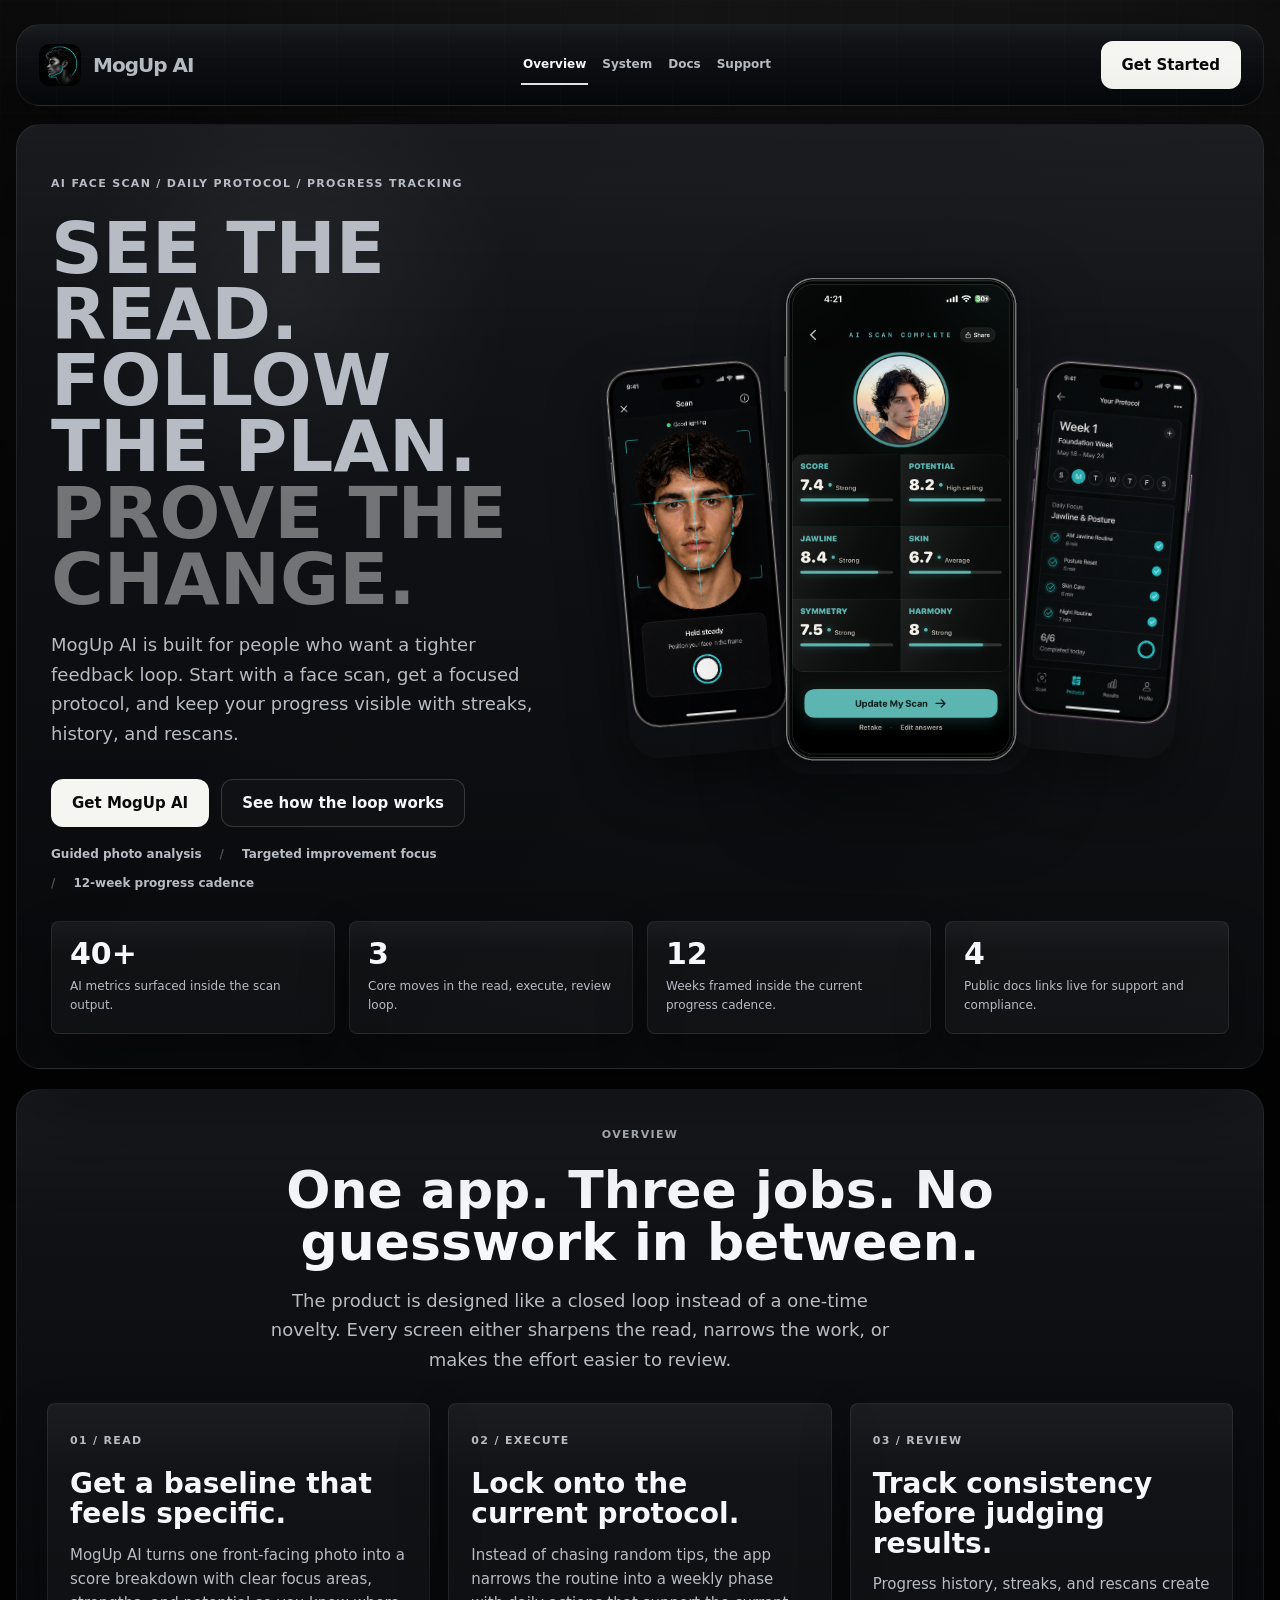
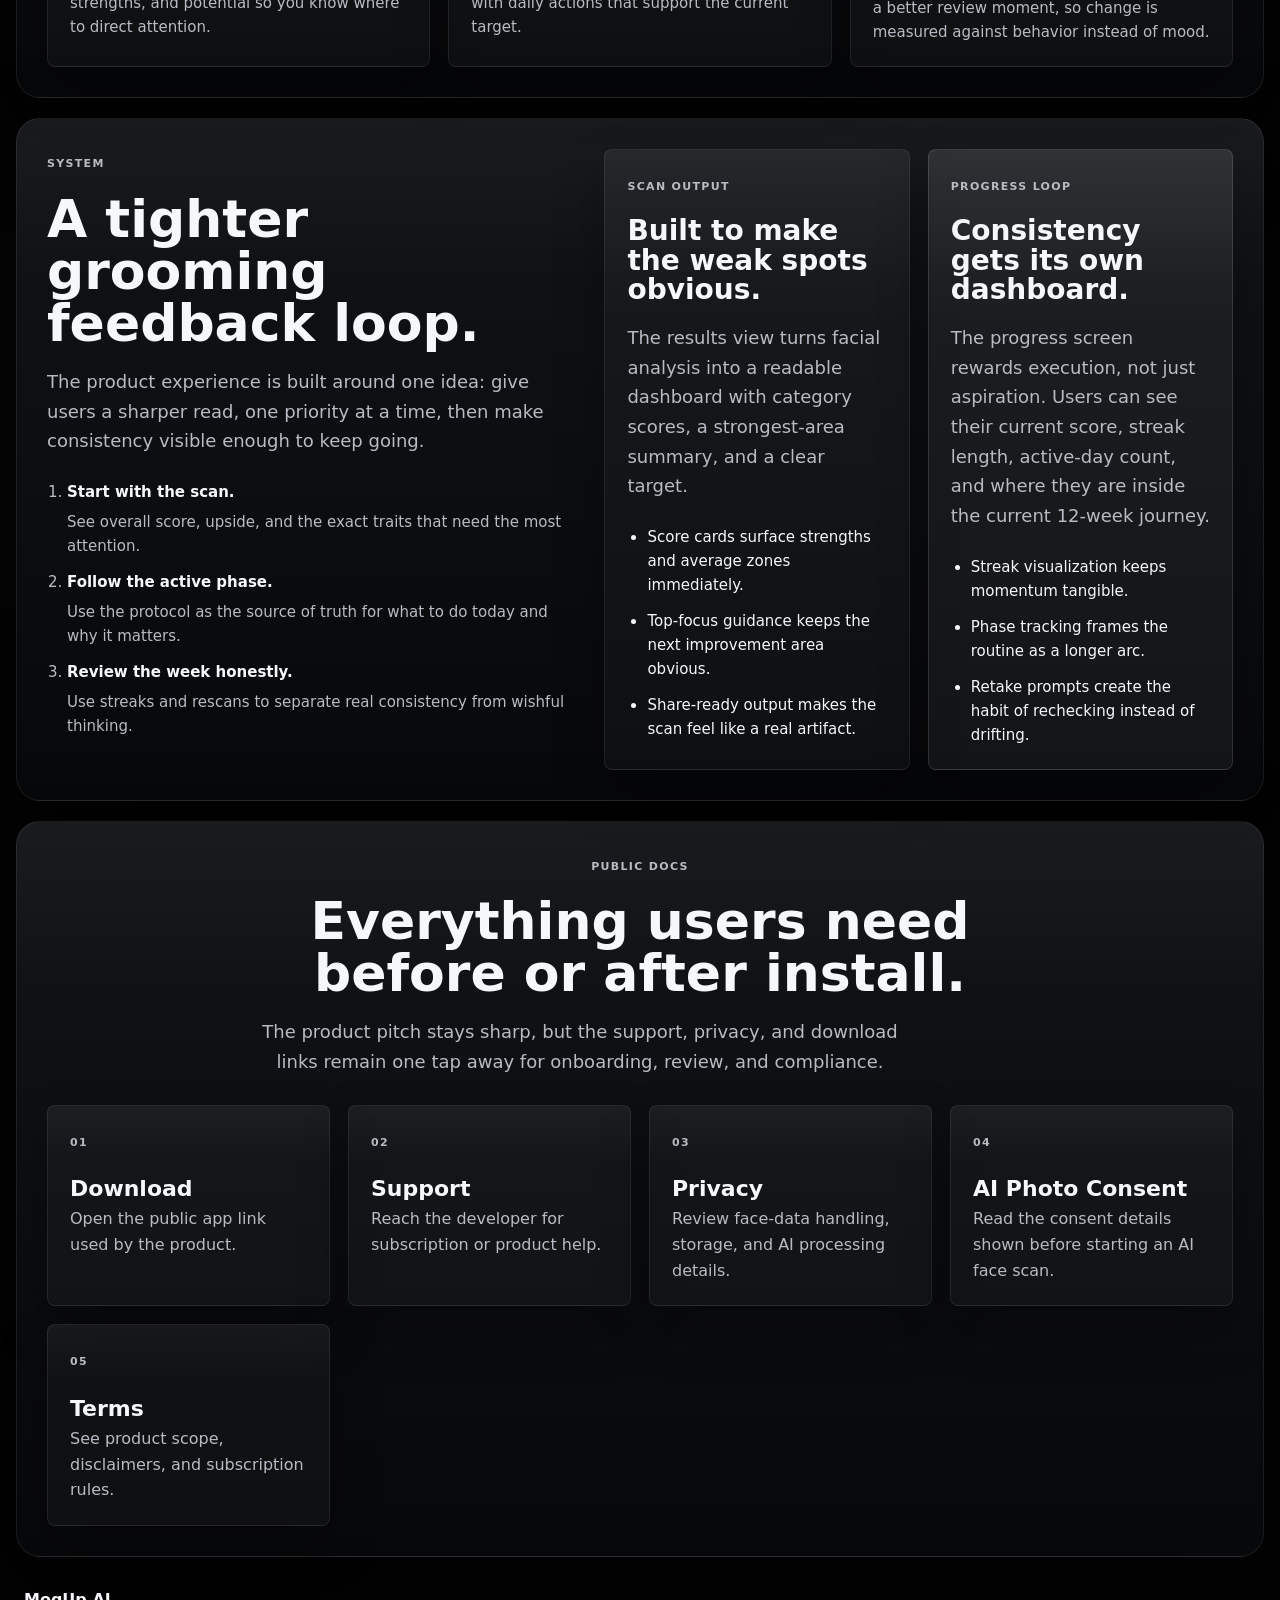
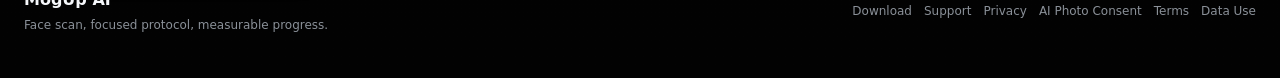
==== commit a44cfa22: "Refine responsive landing page" ====
--- a/index.html
+++ b/index.html
@@ -13,9 +13,9 @@
     <meta property="og:description" content="Turn one face scan into a focused grooming protocol, daily accountability, and visible progress.">
     <meta property="og:url" content="https://getmogup.com/">
     <meta property="og:type" content="website">
-    <meta property="og:image" content="https://getmogup.com/assets/hero-scan.png">
+    <meta property="og:image" content="https://getmogup.com/assets/brand-mark.png">
     <meta name="twitter:card" content="summary_large_image">
-    <link rel="icon" type="image/png" href="assets/brand-mark.png">
+    <link rel="icon" type="image/png" href="assets/brand-mark.png?v=2">
     <link rel="stylesheet" href="styles.css">
   </head>
   <body>
@@ -34,8 +34,7 @@
         </nav>
 
         <div class="header-actions">
-          <a class="header-link" href="download/">Open app</a>
-          <a class="header-button" href="download/">Get Started</a>
+          <a class="header-button" href="https://apps.apple.com/app/mogup-ai/id6761661955">Get Started</a>
         </div>
       </header>
 
@@ -56,7 +55,7 @@
           </p>
 
           <div class="hero-actions">
-            <a class="button-primary" href="download/">Open MogUp AI</a>
+            <a class="button-primary" href="https://apps.apple.com/app/mogup-ai/id6761661955">Get MogUp AI</a>
             <a class="button-secondary" href="#system">See how the loop works</a>
           </div>
 
@@ -67,35 +66,41 @@
           </div>
         </div>
 
-        <div class="hero-visual" aria-label="App screenshots with highlighted product moments">
-          <div class="visual-rail" aria-hidden="true"></div>
-          <div class="visual-node visual-node-top">Live score breakdown</div>
-          <div class="visual-node visual-node-mid">Focused weekly protocol</div>
-          <div class="visual-node visual-node-low">Daily streak review</div>
-          <div class="visual-node visual-node-bottom">Weekly re-scan loop</div>
-
-          <figure class="hero-device hero-device-secondary">
-            <div class="device-shell">
-              <img
-                src="assets/real-progress.png"
-                alt="MogUp AI progress screen with score ring, streak activity, and tracking prompts."
-                width="1290"
-                height="2796"
-                loading="lazy"
-              >
-            </div>
-          </figure>
-
-          <figure class="hero-device hero-device-primary">
-            <div class="device-shell">
-              <img
-                src="assets/hero-scan.png"
-                alt="MogUp AI scan results screen with facial scores and target areas."
-                width="1290"
-                height="2796"
-              >
-            </div>
-          </figure>
+        <div class="hero-visual" aria-label="MogUp AI app screens">
+          <div class="mockup-stage">
+            <figure class="hero-device hero-device-scan">
+              <div class="device-shell">
+                <img
+                  src="assets/mockup-scan.png"
+                  alt="MogUp AI face scan screen."
+                  width="698"
+                  height="1537"
+                >
+              </div>
+            </figure>
+
+            <figure class="hero-device hero-device-scores">
+              <div class="device-shell">
+                <img
+                  src="assets/mockup-scores.png"
+                  alt="MogUp AI score breakdown screen."
+                  width="730"
+                  height="1438"
+                >
+              </div>
+            </figure>
+
+            <figure class="hero-device hero-device-protocol">
+              <div class="device-shell">
+                <img
+                  src="assets/mockup-protocol.png"
+                  alt="MogUp AI weekly protocol screen."
+                  width="680"
+                  height="1485"
+                >
+              </div>
+            </figure>
+          </div>
         </div>
 
         <div class="hero-stats" aria-label="Product highlights">
--- a/styles.css
+++ b/styles.css
@@ -7,7 +7,7 @@
   --font-size-md: 18px;
   --font-size-lg: 22px;
   --font-size-xl: 42px;
-  --font-size-2xl: 64px;
+  --font-size-2xl: 72px;
   --font-weight-base: 400;
   --font-weight-strong: 600;
   --font-weight-heavy: 800;
@@ -21,8 +21,8 @@
   --space-6: 48px;
   --space-7: 72px;
   --radius-pill: 999px;
-  --radius-lg: 22px;
-  --radius-xl: 34px;
+  --radius-lg: 8px;
+  --radius-xl: 24px;
   --color-bg: #040404;
   --color-bg-soft: #08090b;
   --color-surface: #101114;
@@ -46,11 +46,13 @@
 
 html {
   scroll-behavior: smooth;
+  overflow-x: hidden;
 }
 
 body {
   margin: 0;
   min-height: 100%;
+  overflow-x: hidden;
   background:
     radial-gradient(circle at top center, rgba(255, 255, 255, 0.06), transparent 28%),
     radial-gradient(circle at 85% 10%, rgba(255, 255, 255, 0.04), transparent 18%),
@@ -111,7 +113,7 @@
   align-items: center;
   justify-content: space-between;
   gap: var(--space-4);
-  padding: 18px 28px;
+  padding: 16px 22px;
 }
 
 .brand-lockup {
@@ -122,13 +124,13 @@
 }
 
 .brand-lockup img {
-  width: 40px;
-  height: 40px;
-  border-radius: 14px;
+  width: 42px;
+  height: 42px;
+  border-radius: 10px;
 }
 
 .brand-lockup span {
-  font-size: 21px;
+  font-size: 20px;
   font-weight: var(--font-weight-heavy);
   letter-spacing: -0.05em;
 }
@@ -148,8 +150,7 @@
 .header-button,
 .button-primary,
 .button-secondary,
-.docs-card,
-.visual-node {
+.docs-card {
   transition:
     transform 180ms ease,
     border-color 180ms ease,
@@ -209,9 +210,9 @@
   display: inline-flex;
   align-items: center;
   justify-content: center;
-  min-height: 52px;
-  padding: 0 22px;
-  border-radius: 16px;
+  min-height: 48px;
+  padding: 0 20px;
+  border-radius: 12px;
   border: 1px solid transparent;
   font-size: var(--font-size-sm);
   font-weight: var(--font-weight-strong);
@@ -233,10 +234,10 @@
 .hero-section {
   position: relative;
   display: grid;
-  grid-template-columns: minmax(0, 1fr) minmax(360px, 0.9fr);
-  gap: var(--space-5);
+  grid-template-columns: minmax(0, 0.86fr) minmax(520px, 1.14fr);
+  gap: 28px;
   margin-top: 18px;
-  padding: 36px;
+  padding: 34px;
   overflow: hidden;
 }
 
@@ -259,8 +260,8 @@
 }
 
 .hero-copy {
-  max-width: 640px;
-  padding-top: 22px;
+  max-width: 620px;
+  padding-top: 10px;
 }
 
 .eyebrow,
@@ -268,27 +269,29 @@
 .card-index {
   display: inline-flex;
   align-items: center;
-  min-height: 34px;
-  padding: 0 14px;
-  border-radius: var(--radius-pill);
-  border: 1px solid rgba(255, 255, 255, 0.1);
-  background: rgba(255, 255, 255, 0.03);
+  min-height: auto;
+  padding: 0;
+  border: 0;
+  border-radius: 0;
+  background: transparent;
   color: var(--color-text-secondary);
-  font-size: var(--font-size-xs);
+  font-size: 11px;
   font-weight: var(--font-weight-strong);
+  letter-spacing: 0.12em;
+  text-transform: uppercase;
 }
 
 h1,
 h2,
 h3 {
   margin: 0;
-  letter-spacing: -0.06em;
+  letter-spacing: 0;
 }
 
 h1 {
   margin-top: 20px;
-  max-width: 10ch;
-  font-size: clamp(56px, 8vw, 110px);
+  max-width: 12.5ch;
+  font-size: 72px;
   font-weight: var(--font-weight-heavy);
   line-height: 0.92;
   text-transform: uppercase;
@@ -304,13 +307,13 @@
 
 h2 {
   margin-top: 18px;
-  font-size: clamp(34px, 4.8vw, 58px);
-  line-height: 0.96;
+  font-size: 52px;
+  line-height: 1;
 }
 
 h3 {
   margin-top: 18px;
-  font-size: clamp(24px, 2.6vw, 30px);
+  font-size: 28px;
   line-height: 1.06;
 }
 
@@ -331,7 +334,7 @@
 .system-copy p,
 .system-card p {
   margin-top: 18px;
-  max-width: 600px;
+  max-width: 640px;
   font-size: var(--font-size-md);
   line-height: 1.65;
 }
@@ -349,131 +352,79 @@
 
 .hero-points {
   margin-top: 18px;
-  gap: 18px;
+  gap: 10px 18px;
 }
 
 .hero-points span {
   position: relative;
-  padding-left: 18px;
+  padding-left: 0;
   font-size: var(--font-size-xs);
   font-weight: var(--font-weight-strong);
 }
 
-.hero-points span::before {
-  content: "";
-  position: absolute;
-  top: 6px;
-  left: 0;
-  width: 8px;
-  height: 8px;
-  border-radius: 999px;
-  background: rgba(255, 255, 255, 0.84);
-  box-shadow: 0 0 0 4px rgba(255, 255, 255, 0.06);
+.hero-points span + span::before {
+  content: "/";
+  margin-right: 18px;
+  color: rgba(255, 255, 255, 0.28);
 }
 
 .hero-visual {
   position: relative;
-  min-height: 640px;
-  border-radius: 28px;
-  background:
-    radial-gradient(circle at 68% 30%, rgba(255, 255, 255, 0.08), transparent 22%),
-    linear-gradient(180deg, rgba(255, 255, 255, 0.04), rgba(255, 255, 255, 0.01));
-  border: 1px solid rgba(255, 255, 255, 0.06);
-  overflow: hidden;
-}
-
-.hero-visual::before {
-  content: "";
+  min-height: 548px;
+  overflow: visible;
+}
+
+.mockup-stage {
   position: absolute;
-  inset: 18px;
-  border-radius: 24px;
-  border: 1px solid rgba(255, 255, 255, 0.05);
-  pointer-events: none;
-}
-
-.visual-rail {
-  position: absolute;
-  top: 98px;
-  right: 178px;
-  bottom: 132px;
-  width: 1px;
-  border-right: 1px dashed rgba(255, 255, 255, 0.18);
-}
-
-.visual-node {
-  position: absolute;
-  right: 170px;
-  display: inline-flex;
+  inset: 14px 0 0;
+  display: flex;
   align-items: center;
-  min-height: 46px;
-  padding: 0 16px;
-  border-radius: 16px;
-  border: 1px solid rgba(255, 255, 255, 0.12);
-  background: rgba(20, 21, 25, 0.92);
-  color: var(--color-text-primary);
-  font-size: 13px;
-  font-weight: var(--font-weight-strong);
-  box-shadow: var(--shadow-card);
-}
-
-.visual-node::after {
-  content: "";
-  position: absolute;
-  top: 50%;
-  left: 100%;
-  width: 34px;
-  border-top: 1px dashed rgba(255, 255, 255, 0.18);
-}
-
-.visual-node-top {
-  top: 88px;
-}
-
-.visual-node-mid {
-  top: 204px;
-}
-
-.visual-node-low {
-  top: 320px;
-}
-
-.visual-node-bottom {
-  top: 438px;
+  justify-content: center;
+  gap: clamp(10px, 1.4vw, 18px);
 }
 
 .hero-device {
-  position: absolute;
+  position: relative;
+  display: flex;
+  justify-content: center;
+  flex: 0 1 29%;
   margin: 0;
-}
-
-.hero-device-primary {
-  right: 36px;
-  bottom: -10px;
-  width: min(360px, 58%);
-}
-
-.hero-device-secondary {
-  left: 28px;
-  bottom: 30px;
-  width: min(214px, 34%);
-  transform: rotate(-8deg);
+  min-width: 0;
+}
+
+.hero-device-scan {
+  transform: translateX(28px) translateY(24px) rotate(-5deg) scale(0.88);
+  z-index: 2;
+}
+
+.hero-device-scores {
+  flex-basis: 36%;
+  transform: translateY(-14px) scale(1.14);
+  z-index: 3;
+}
+
+.hero-device-protocol {
+  transform: translateX(-26px) translateY(24px) rotate(5deg) scale(0.88);
+  z-index: 1;
 }
 
 .device-shell {
   overflow: hidden;
   border-radius: 34px;
-  border: 1px solid rgba(255, 255, 255, 0.08);
-  background: linear-gradient(180deg, #1a1b1f, #090a0d);
-  box-shadow: 0 34px 80px rgba(0, 0, 0, 0.45);
-  padding: 10px;
+  border: 0;
+  background: transparent;
+  box-shadow: 0 30px 64px rgba(0, 0, 0, 0.46);
+  padding: 0;
 }
 
 .device-shell img {
-  width: 100%;
-  border-radius: 26px;
-  aspect-ratio: 1290 / 2796;
-  object-fit: cover;
+  width: auto;
+  max-height: 448px;
+  border-radius: 34px;
+  aspect-ratio: auto;
+  object-fit: contain;
   object-position: center top;
+  background: transparent;
 }
 
 .hero-stats {
@@ -496,13 +447,13 @@
 }
 
 .stat-card {
-  padding: 22px 20px;
+  padding: 18px 18px;
 }
 
 .stat-card strong {
   display: block;
   color: var(--color-text-primary);
-  font-size: 34px;
+  font-size: 30px;
   font-weight: var(--font-weight-heavy);
   line-height: 0.95;
 }
@@ -515,7 +466,7 @@
 
 .section-block {
   margin-top: 20px;
-  padding: 34px;
+  padding: 30px;
 }
 
 .section-heading {
@@ -542,7 +493,7 @@
 .feature-card,
 .system-card,
 .docs-card {
-  padding: 26px;
+  padding: 22px;
 }
 
 .feature-card p,
@@ -596,7 +547,7 @@
 
 .docs-card {
   display: block;
-  min-height: 220px;
+  min-height: 180px;
   text-decoration: none;
 }
 
@@ -654,17 +605,17 @@
   }
 
   .hero-visual {
-    min-height: 560px;
-  }
-
-  .hero-device-primary {
-    right: 28px;
-    width: min(340px, 56%);
-  }
-
-  .visual-node,
-  .visual-rail {
-    right: 154px;
+    min-height: 540px;
+  }
+
+  .mockup-stage {
+    inset: 14px 12px 0;
+    max-width: 760px;
+    margin: 0 auto;
+  }
+
+  .device-shell img {
+    max-height: 432px;
   }
 
   .docs-grid {
@@ -674,19 +625,24 @@
 
 @media (max-width: 900px) {
   .site-shell {
-    width: min(calc(100% - 24px), var(--content-width));
+    width: min(calc(100% - 20px), var(--content-width));
     padding-top: 12px;
   }
 
   .site-header,
   .hero-section,
   .section-block {
-    padding: 24px;
+    padding: 22px;
+  }
+
+  .site-header {
+    justify-content: flex-start;
   }
 
   .site-nav,
   .header-actions {
-    justify-content: center;
+    width: 100%;
+    justify-content: flex-start;
   }
 
   .feature-grid,
@@ -697,43 +653,37 @@
   }
 
   .hero-visual {
-    min-height: 690px;
-  }
-
-  .visual-node {
-    right: auto;
-    left: 18px;
-  }
-
-  .visual-node::after,
-  .visual-rail {
-    display: none;
-  }
-
-  .visual-node-top {
-    top: 20px;
-  }
-
-  .visual-node-mid {
-    top: 76px;
-  }
-
-  .visual-node-low {
-    top: 132px;
-  }
-
-  .visual-node-bottom {
-    top: 188px;
-  }
-
-  .hero-device-secondary {
-    left: 18px;
-    bottom: 24px;
-  }
-
-  .hero-device-primary {
-    right: 18px;
-    width: min(320px, 66%);
+    min-height: auto;
+    overflow-x: auto;
+    padding: 14px 0 20px;
+  }
+
+  .mockup-stage {
+    position: relative;
+    inset: auto;
+    width: max-content;
+    max-width: none;
+    display: flex;
+    gap: 12px;
+    margin: 0;
+  }
+
+  .hero-device-scan,
+  .hero-device-scores,
+  .hero-device-protocol {
+    transform: none;
+  }
+
+  .hero-device {
+    flex: 0 0 168px;
+  }
+
+  .hero-device-scores {
+    flex-basis: 186px;
+  }
+
+  .device-shell img {
+    max-height: 360px;
   }
 
   .site-footer {
@@ -743,16 +693,73 @@
 }
 
 @media (max-width: 640px) {
+  :root {
+    --font-size-md: 16px;
+    --font-size-lg: 20px;
+  }
+
+  .site-shell {
+    width: min(calc(100% - 12px), var(--content-width));
+    padding-bottom: 28px;
+  }
+
+  .site-header,
+  .hero-section,
+  .section-block {
+    border-radius: 18px;
+    padding: 18px;
+  }
+
+  .site-header {
+    gap: 14px;
+    overflow: hidden;
+  }
+
   .brand-lockup span {
     font-size: 18px;
   }
 
+  .brand-lockup img {
+    width: 36px;
+    height: 36px;
+    border-radius: 9px;
+  }
+
+  .site-nav {
+    gap: 14px;
+    flex-wrap: nowrap;
+    max-width: 100%;
+    overflow-x: auto;
+    scrollbar-width: none;
+  }
+
+  .site-nav::-webkit-scrollbar {
+    display: none;
+  }
+
+  .site-nav a {
+    padding: 4px 0;
+  }
+
+  .header-actions {
+    display: grid;
+    grid-template-columns: 1fr;
+    gap: 10px;
+  }
+
   h1 {
-    font-size: clamp(42px, 16vw, 68px);
+    max-width: 9.5ch;
+    font-size: 38px;
+    line-height: 0.98;
   }
 
   h2 {
-    font-size: clamp(30px, 10vw, 42px);
+    font-size: 34px;
+    line-height: 1.04;
+  }
+
+  h3 {
+    font-size: 24px;
   }
 
   .hero-lede,
@@ -760,23 +767,85 @@
   .system-copy p,
   .system-card p {
     font-size: 16px;
+    line-height: 1.55;
+  }
+
+  .eyebrow,
+  .section-label,
+  .card-index {
+    font-size: 10px;
+  }
+
+  .hero-actions,
+  .hero-points {
+    margin-top: 22px;
+  }
+
+  .hero-points {
+    gap: 10px;
+    display: grid;
+  }
+
+  .hero-points span + span::before {
+    content: none;
   }
 
   .hero-visual {
-    min-height: 620px;
-  }
-
-  .hero-device-primary {
-    width: min(280px, 74%);
-  }
-
-  .hero-device-secondary {
-    width: min(180px, 48%);
+    width: 100%;
+    max-width: 100%;
+    margin-inline: 0;
+    overflow-x: auto;
+    overflow-y: visible;
+    overscroll-behavior-x: contain;
+    -webkit-overflow-scrolling: touch;
+    scrollbar-width: none;
+  }
+
+  .hero-visual::-webkit-scrollbar {
+    display: none;
+  }
+
+  .mockup-stage {
+    gap: 10px;
+    width: max-content;
+    min-width: 0;
+  }
+
+  .device-shell {
+    border-radius: 20px;
+    box-shadow: 0 18px 36px rgba(0, 0, 0, 0.36);
+  }
+
+  .device-shell img {
+    max-height: 318px;
+    border-radius: 20px;
+  }
+
+  .hero-device {
+    flex-basis: 136px;
   }
 
   .button-primary,
   .button-secondary,
   .header-button {
     width: 100%;
-  }
-}
+    max-width: 100%;
+    min-height: 44px;
+    border-radius: 10px;
+  }
+
+  .header-link {
+    min-height: 30px;
+  }
+
+  .stat-card,
+  .feature-card,
+  .system-card,
+  .docs-card {
+    padding: 18px;
+  }
+
+  .docs-card {
+    min-height: 150px;
+  }
+}
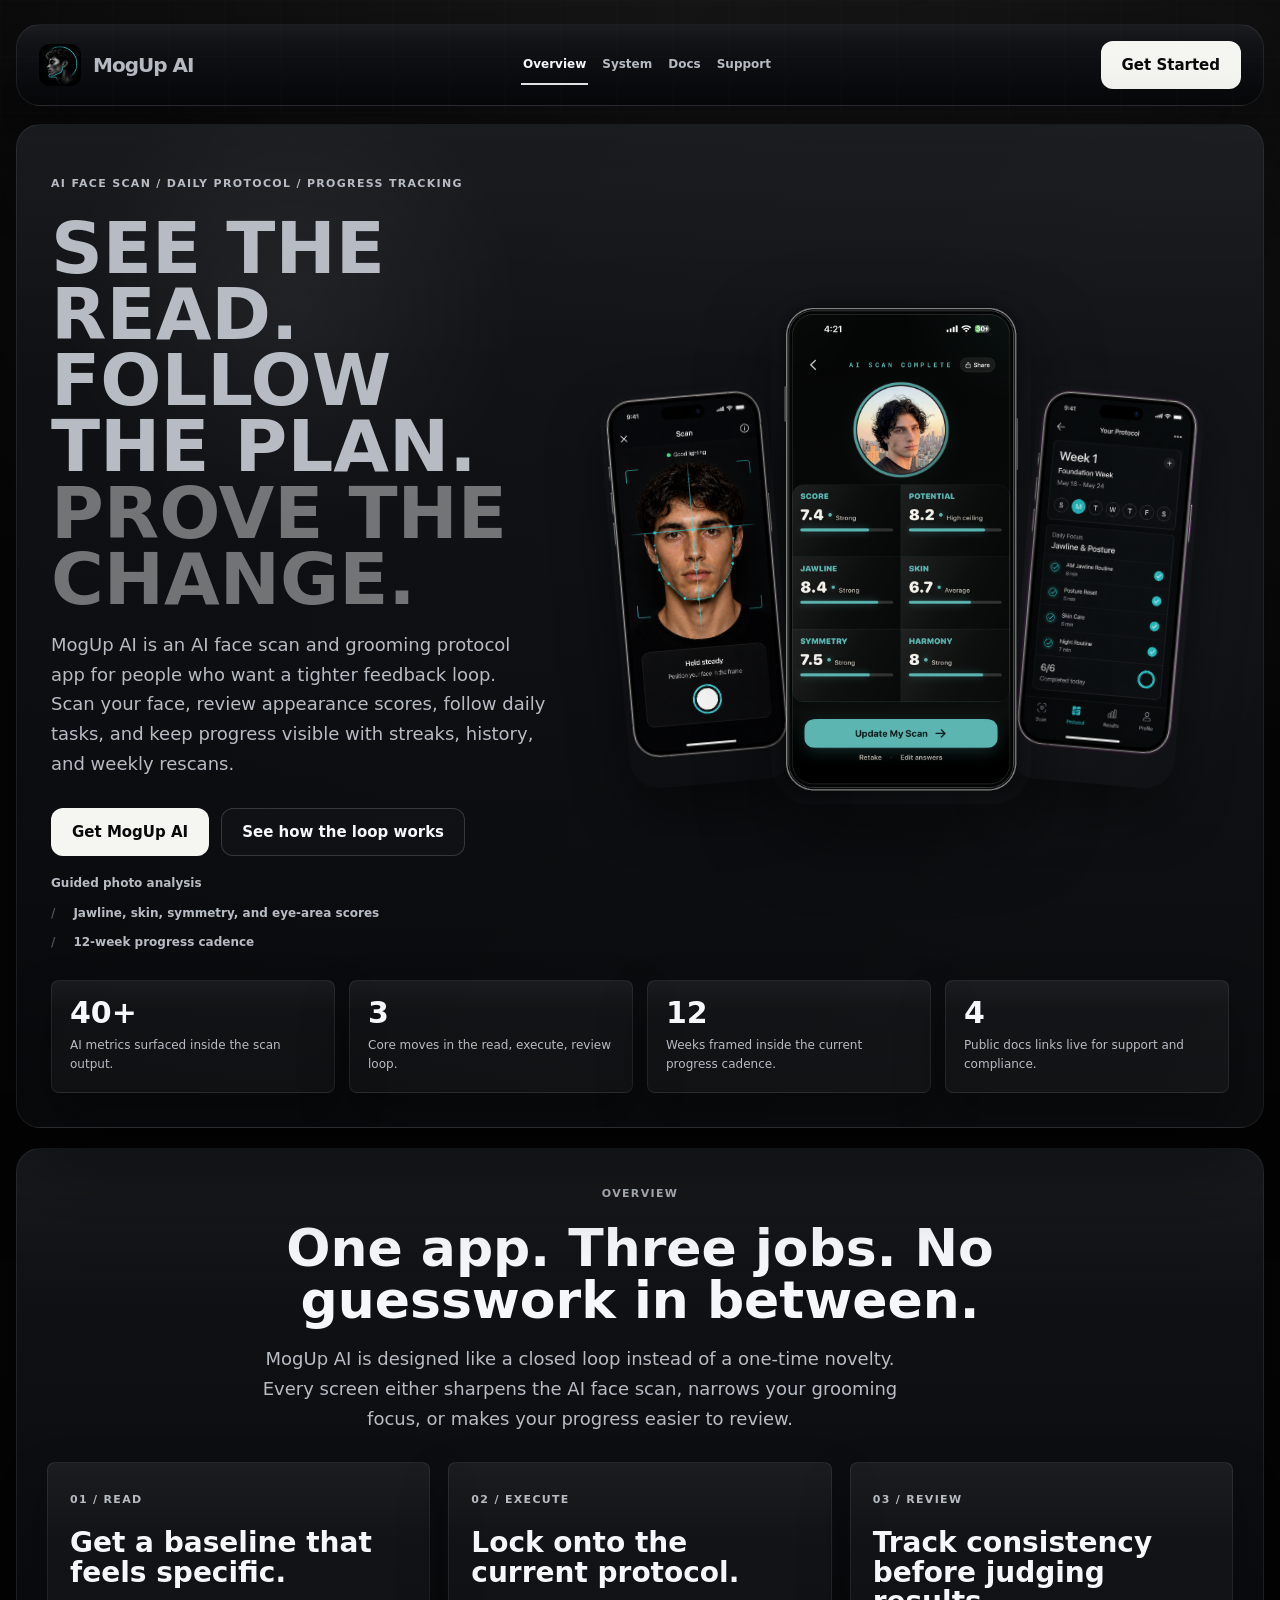
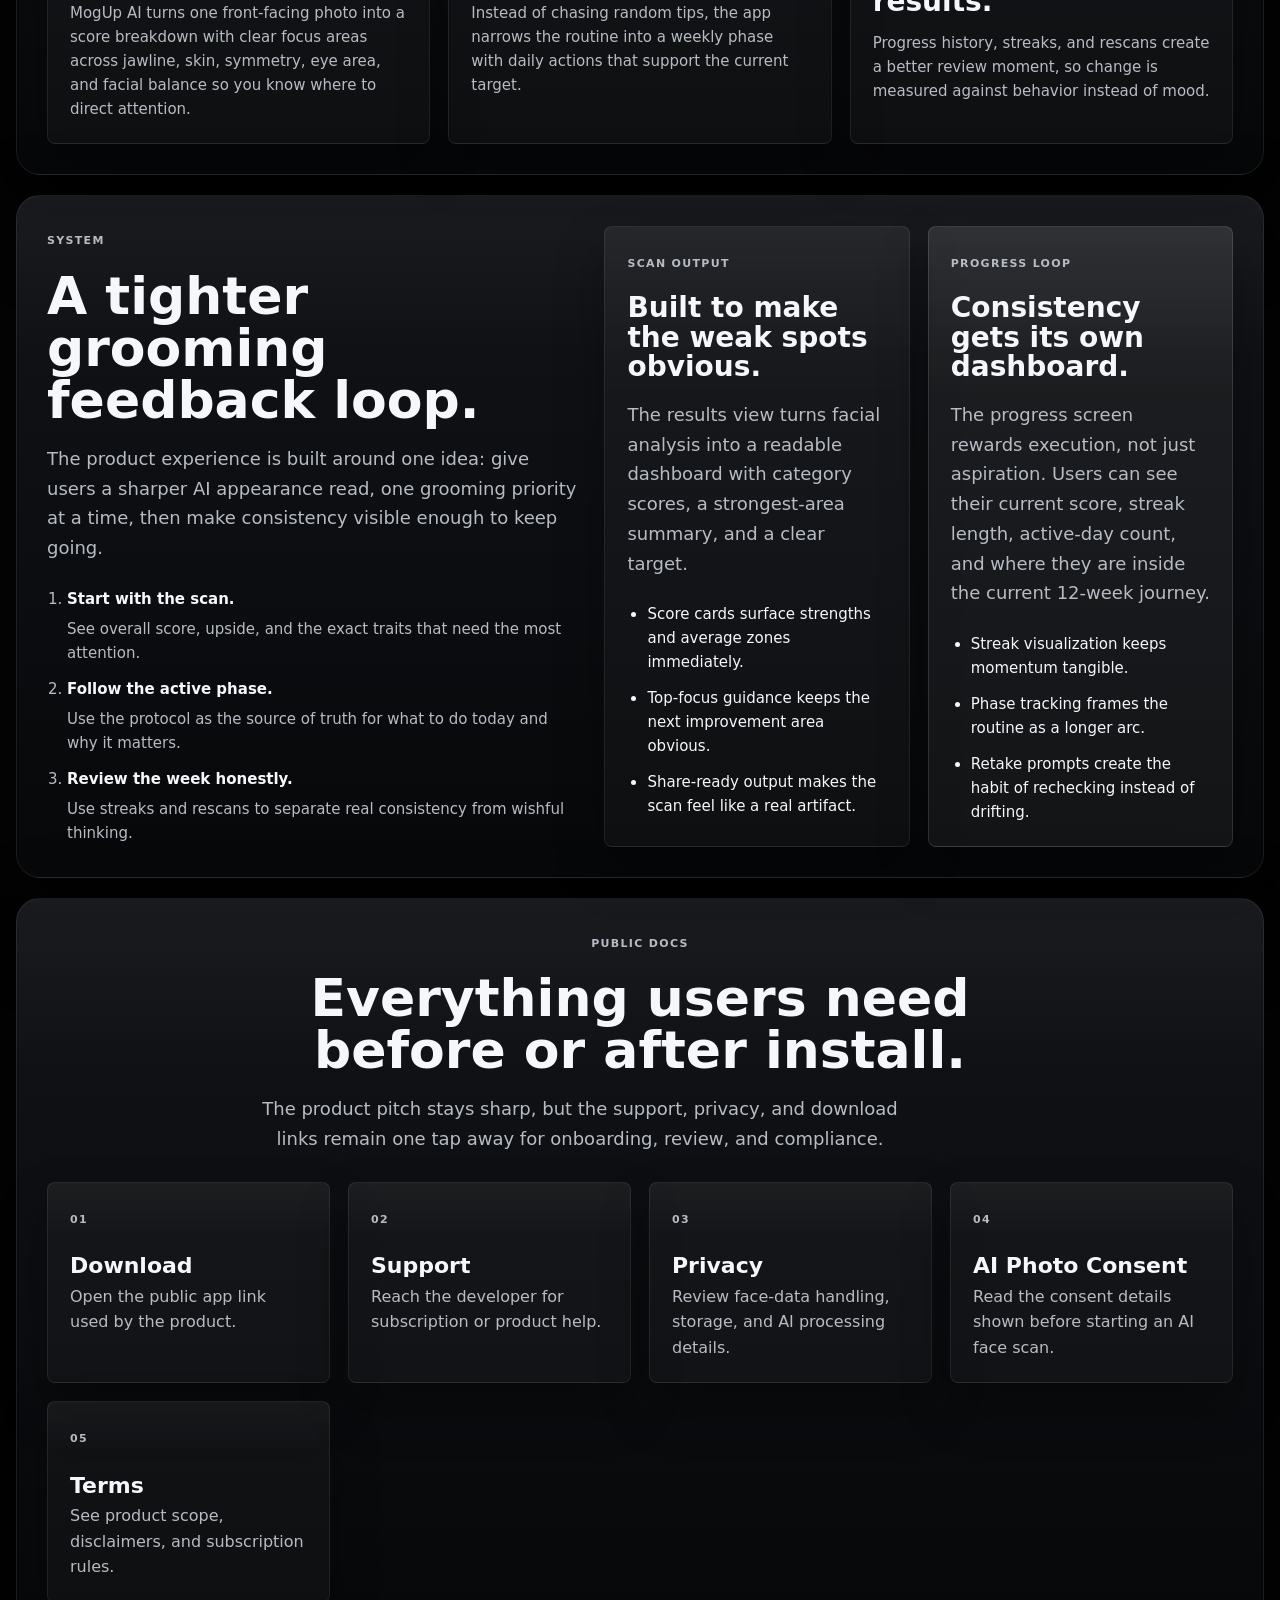
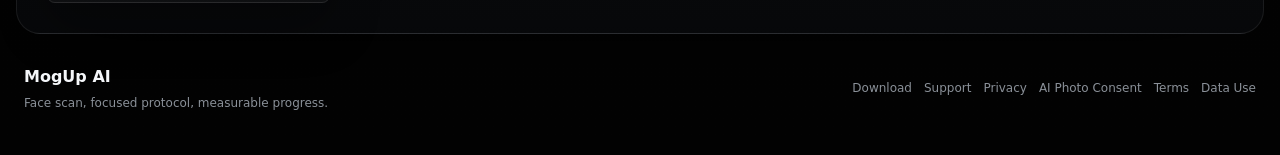
==== commit 93106713: "Add search indexing metadata" ====
--- a/index.html
+++ b/index.html
@@ -3,20 +3,40 @@
   <head>
     <meta charset="utf-8">
     <meta name="viewport" content="width=device-width, initial-scale=1">
-    <title>MogUp AI | Face Scan, Protocol, Progress</title>
+    <title>MogUp AI | AI Face Scan & Grooming Protocol App</title>
     <meta
       name="description"
-      content="MogUp AI turns one face scan into a focused protocol, daily accountability, and visible progress you can actually review."
+      content="Scan your face, review AI appearance scores, and follow a personalized grooming protocol with daily tasks, progress tracking, and weekly rescans."
     >
     <link rel="canonical" href="https://getmogup.com/">
-    <meta property="og:title" content="MogUp AI | Face Scan, Protocol, Progress">
-    <meta property="og:description" content="Turn one face scan into a focused grooming protocol, daily accountability, and visible progress.">
+    <meta property="og:title" content="MogUp AI | AI Face Scan & Grooming Protocol App">
+    <meta property="og:description" content="Scan your face, review AI appearance scores, and follow a personalized grooming protocol with progress tracking and weekly rescans.">
     <meta property="og:url" content="https://getmogup.com/">
     <meta property="og:type" content="website">
     <meta property="og:image" content="https://getmogup.com/assets/brand-mark.png">
     <meta name="twitter:card" content="summary_large_image">
     <link rel="icon" type="image/png" href="assets/brand-mark.png?v=2">
     <link rel="stylesheet" href="styles.css">
+    <script type="application/ld+json">
+      {
+        "@context": "https://schema.org",
+        "@type": "SoftwareApplication",
+        "name": "MogUp AI",
+        "operatingSystem": "iOS",
+        "applicationCategory": "HealthApplication",
+        "description": "MogUp AI is an iOS app for AI-assisted face scans, appearance score breakdowns, personalized grooming protocols, daily tasks, progress tracking, and weekly rescans.",
+        "url": "https://getmogup.com/",
+        "downloadUrl": "https://apps.apple.com/app/mogup-ai/id6761661955",
+        "image": "https://getmogup.com/assets/brand-mark.png",
+        "offers": {
+          "@type": "Offer",
+          "category": "Mobile application"
+        },
+        "sameAs": [
+          "https://apps.apple.com/app/mogup-ai/id6761661955"
+        ]
+      }
+    </script>
   </head>
   <body>
     <main class="site-shell">
@@ -49,9 +69,10 @@
           </h1>
 
           <p class="hero-lede">
-            MogUp AI is built for people who want a tighter feedback loop. Start with
-            a face scan, get a focused protocol, and keep your progress visible with
-            streaks, history, and rescans.
+            MogUp AI is an AI face scan and grooming protocol app for people who want
+            a tighter feedback loop. Scan your face, review appearance scores, follow
+            daily tasks, and keep progress visible with streaks, history, and weekly
+            rescans.
           </p>
 
           <div class="hero-actions">
@@ -61,7 +82,7 @@
 
           <div class="hero-points" aria-label="Core product signals">
             <span>Guided photo analysis</span>
-            <span>Targeted improvement focus</span>
+            <span>Jawline, skin, symmetry, and eye-area scores</span>
             <span>12-week progress cadence</span>
           </div>
         </div>
@@ -128,9 +149,9 @@
           <div class="section-label">Overview</div>
           <h2>One app. Three jobs. No guesswork in between.</h2>
           <p>
-            The product is designed like a closed loop instead of a one-time novelty.
-            Every screen either sharpens the read, narrows the work, or makes the
-            effort easier to review.
+            MogUp AI is designed like a closed loop instead of a one-time novelty.
+            Every screen either sharpens the AI face scan, narrows your grooming
+            focus, or makes your progress easier to review.
           </p>
         </div>
 
@@ -140,7 +161,8 @@
             <h3>Get a baseline that feels specific.</h3>
             <p>
               MogUp AI turns one front-facing photo into a score breakdown with clear
-              focus areas, strengths, and potential so you know where to direct attention.
+              focus areas across jawline, skin, symmetry, eye area, and facial balance
+              so you know where to direct attention.
             </p>
           </article>
 
@@ -170,8 +192,8 @@
           <h2>A tighter grooming feedback loop.</h2>
           <p>
             The product experience is built around one idea: give users a sharper
-            read, one priority at a time, then make consistency visible enough to
-            keep going.
+            AI appearance read, one grooming priority at a time, then make consistency
+            visible enough to keep going.
           </p>
 
           <ol class="step-list">
